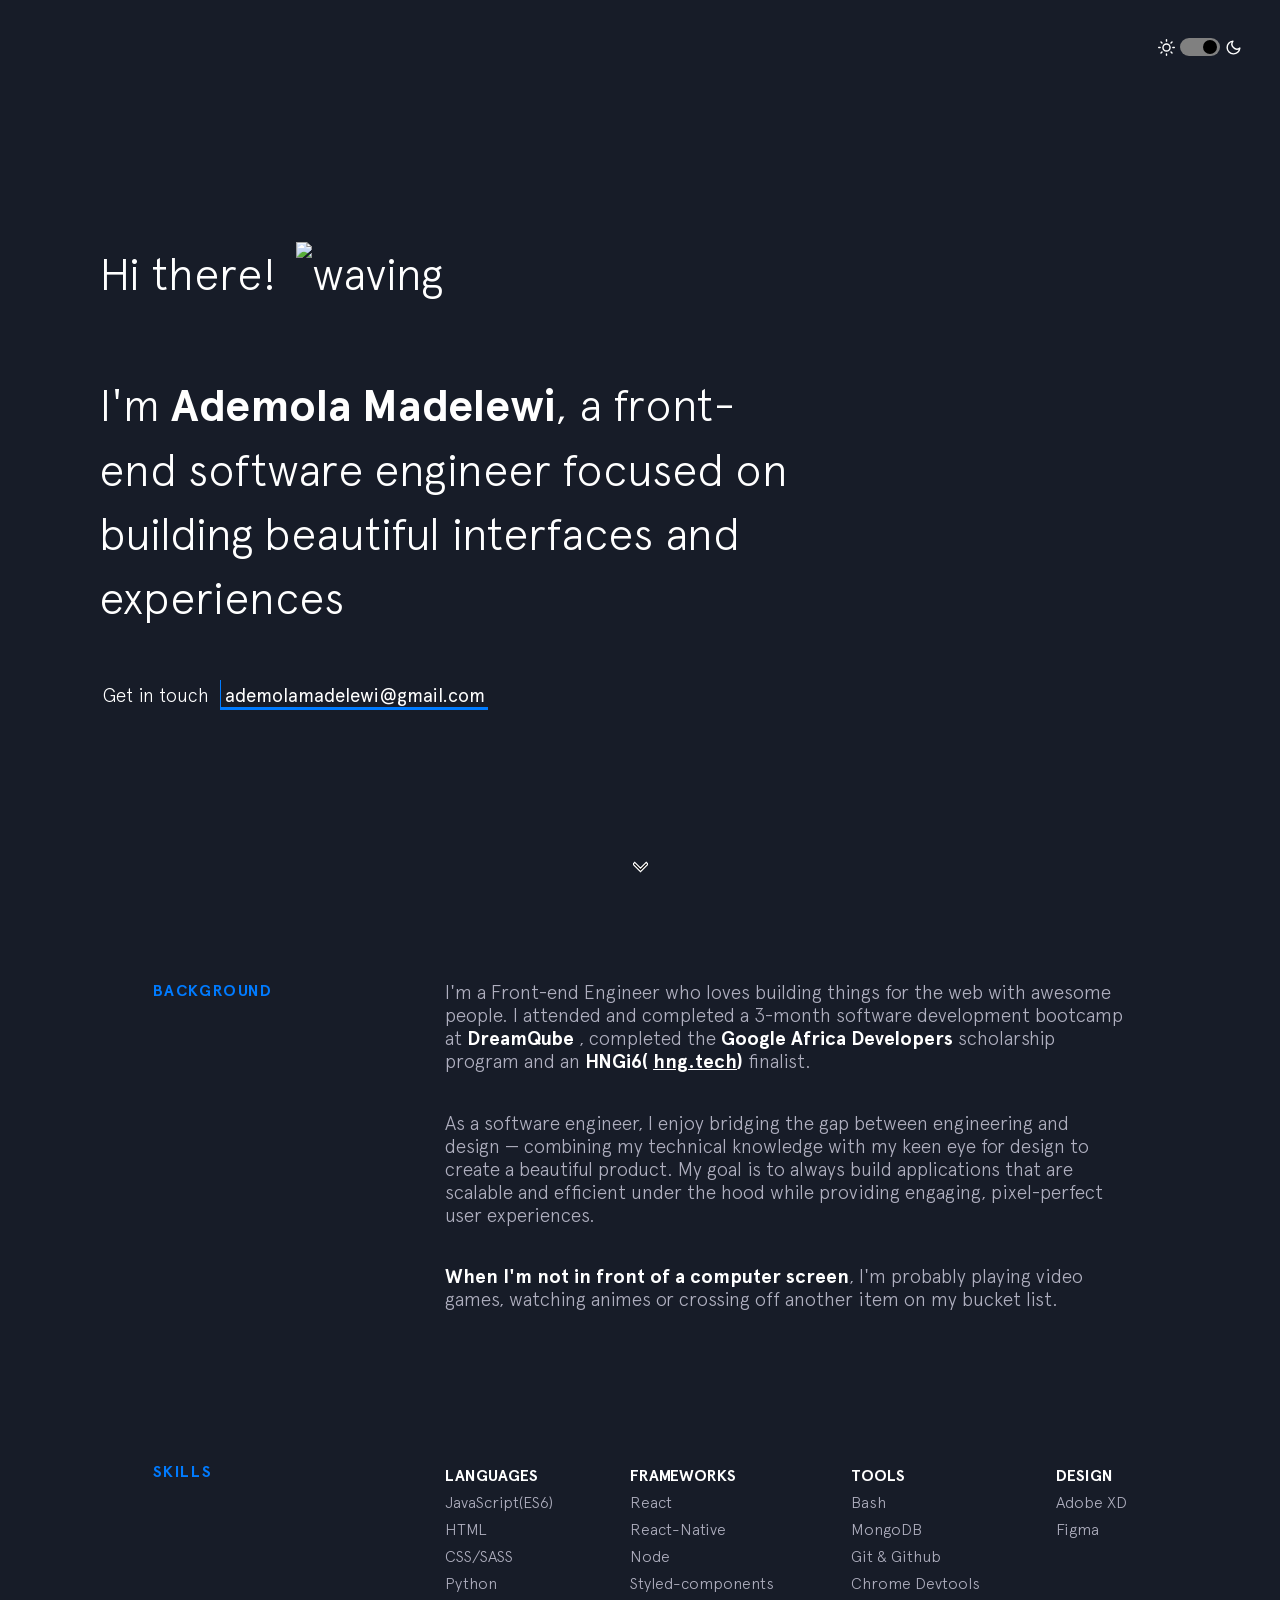
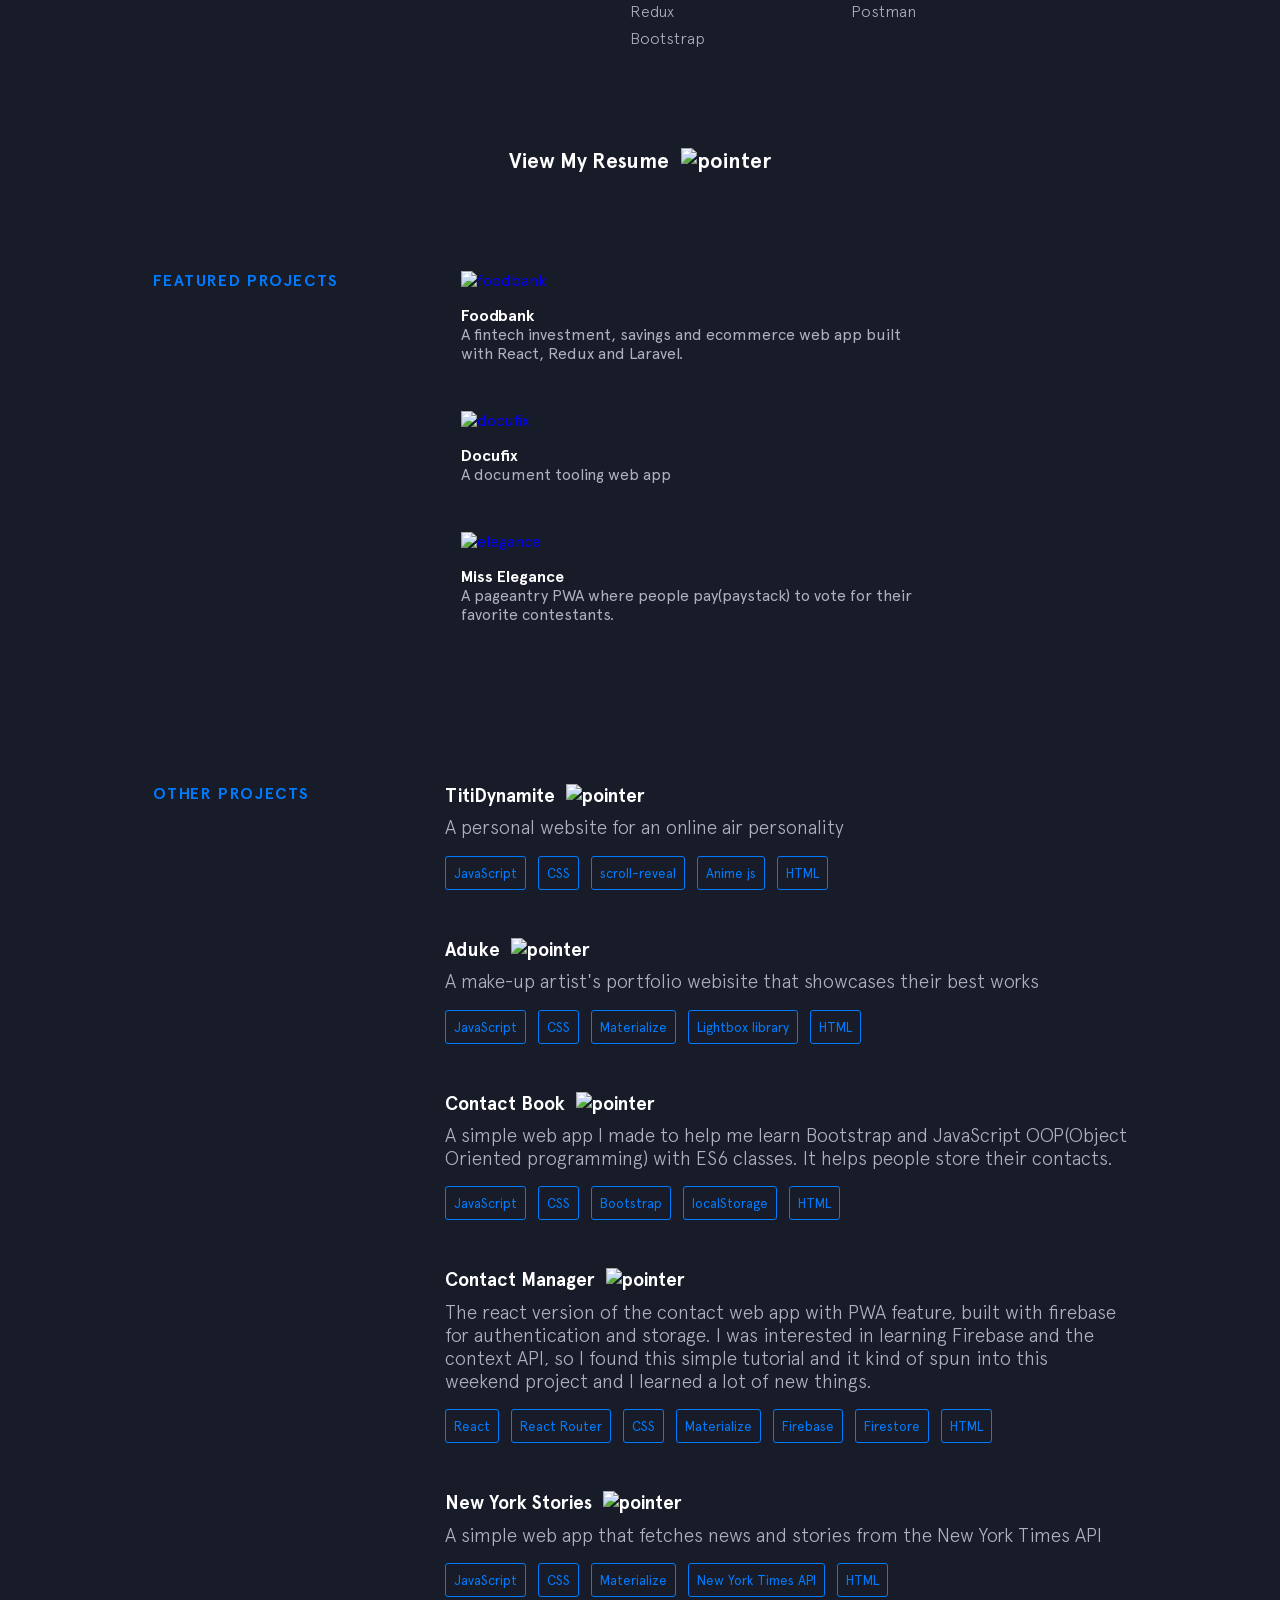
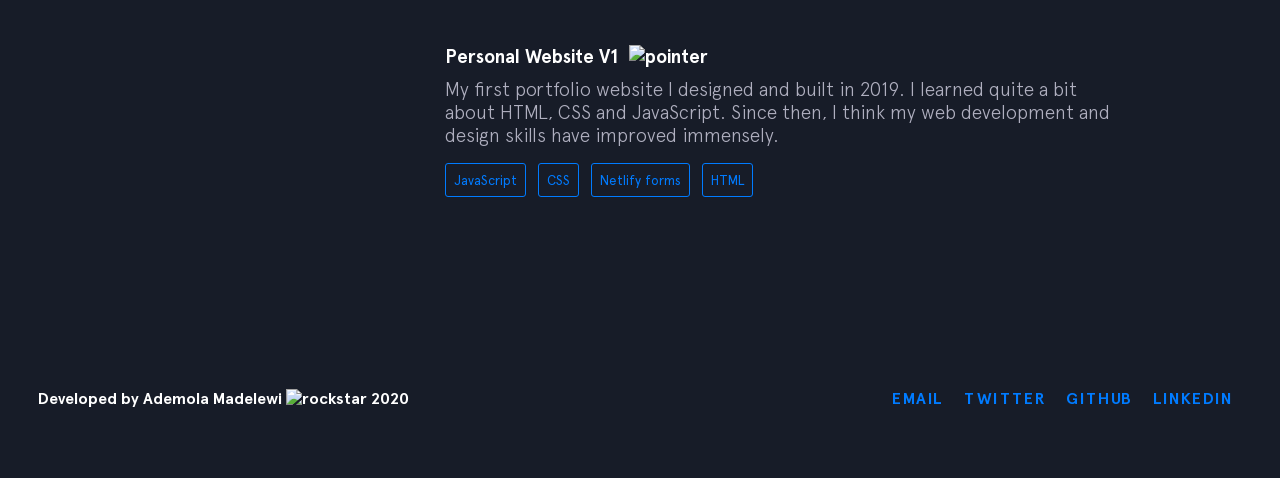
==== index.html @ 1049b175 "Merge branch 'master' of https://github.com/Ad3mola/my-portfolio" ====
<!DOCTYPE html>
<html lang="en">
  <head>
    <meta charset="UTF-8" />
    <meta name="viewport" content="width=device-width, initial-scale=1.0" />
    <link
      rel="apple-touch-icon"
      sizes="152x152"
      href="./icons/apple-touch-icon.png"
    />
    <link
      rel="icon"
      type="image/png"
      sizes="32x32"
      href="./icons/favicon-32x32.png"
    />
    <link
      rel="icon"
      type="image/png"
      sizes="16x16"
      href="./icons/favicon-16x16.png"
    />
    <link rel="manifest" href="/manifest.json" />
    <link
      rel="mask-icon"
      href="./icons/safari-pinned-tab.svg"
      color="#5bbad5"
    />
    <meta name="msapplication-TileColor" content="#da532c" />
    <meta name="theme-color" content="#171c28" />
    <meta
      name="description"
      content="Ademola Madelewi(Ad3mola) is a front-end software engineer focused on building beautiful interfaces and experiences"
    />

    <meta name="type" content="website" />
    <meta
      name="keywords"
      content="design,front-end react,development,front-end,front-end developer Nigeria, front end development Nigeria,web, Ad3mola, Ademola, Madelewi, javascript, Unilorin, PWA"
    />
     <meta name="author" content="Ademola Madelewi">
  <meta property="og:title" content="Ademola Madelewi: Front End Developer">
  <meta property="og:type" content="website">
  <meta property="og:site_name" content="Ademola Madelewi: Front End Developer">
  <meta property="og:url" content="https://ademolamadelewi.netlify.app/">
  <meta property="og:locale" content="en_US">
    <meta
      name="google-site-verification"
      content="INJLujB2juL0hGKrKOSdJMqz8eiH7vHPnT-PV4Sr0-0"
    />
    <!-- <link rel="preload" href="./font/apercu/Apercu-Light.woff2" as="style" />
    <link rel="preload" href="./font/apercu/Apercu-Bold.woff2" as="style" />
    <link rel="preload" href="./font/apercu/Apercu-Regular.woff2" as="style" /> -->
    <link
      href="https://fonts.googleapis.com/css2?family=Source+Sans+Pro:wght@200;300;400;600&display=swap"
      rel="preconnect"
      as="style"
    />
    <link rel="preconnect" href="./css/fonts.css" as="style" />
    <link rel="preconnect" href="./css/switch.css" as="style" />
    <link rel="stylesheet" href="./css/fonts.css" />
    <link rel="stylesheet" href="./css/switch.css" />

    <link
      href="https://fonts.googleapis.com/css2?family=Source+Sans+Pro:wght@200;300;400;600&display=swap"
      rel="stylesheet"
    />
    <link rel="stylesheet" href="./index.css" />
    <title>Ademola Madelewi</title>
  </head>
  <body class="night" id="body">
    <div class="switch-wrapper">
      <svg
        xmlns="http://www.w3.org/2000/svg"
        width="17"
        height="17"
        viewBox="0 0 24 24"
        fill="none"
        stroke=""
        stroke-width="2"
        stroke-linecap="round"
        stroke-linejoin="round"
      >
        <circle cx="12" cy="12" r="5" />
        <line x1="12" y1="1" x2="12" y2="3" />
        <line x1="12" y1="21" x2="12" y2="23" />
        <line x1="4.22" y1="4.22" x2="5.64" y2="5.64" />
        <line x1="18.36" y1="18.36" x2="19.78" y2="19.78" />
        <line x1="1" y1="12" x2="3" y2="12" />
        <line x1="21" y1="12" x2="23" y2="12" />
        <line x1="4.22" y1="19.78" x2="5.64" y2="18.36" />
        <line x1="18.36" y1="5.64" x2="19.78" y2="4.22" />
      </svg>
      <div class="toggle-switch">
        <input type="checkbox" id="switch" />
        <label for="switch"></label>
      </div>
      <svg
        xmlns="http://www.w3.org/2000/svg"
        width="17"
        height="17"
        viewBox="0 0 24 24"
        fill="none"
        stroke=""
        stroke-width="2"
        stroke-linecap="round"
        stroke-linejoin="round"
      >
        <path d="M21 12.79A9 9 0 1 1 11.21 3 7 7 0 0 0 21 12.79z" />
      </svg>
    </div>
    <main class="main">
      <div class="introduction">
        <h1 class="intro_hi">
          Hi there!
          <img
            src="https://res.cloudinary.com/ademolamadelewi/image/upload/c_scale,f_auto,h_94,q_auto/v1594090109/new-portfolio-images/wave_ujrscm.png"
            alt="waving"
            class="emoji wave"
          />
        </h1>
        <h2 class="intro-tagline">
          I'm <span class="name">Ademola Madelewi</span>, a front-end software
          engineer focused on building beautiful interfaces and experiences
        </h2>
        <h3 class="intro-contact">
          <span> Get in touch</span>
          <!-- <img
            src="https://res.cloudinary.com/ademolamadelewi/image/upload/c_scale,f_auto,h_84,q_auto/v1594093496/new-portfolio-images/pointright_gvjc1e.png"
            alt="pointright"
            class="emoji"
          /> -->
          <a href="mailto:ademolamadelewi@gmail.com" class="contact-email">
            ademolamadelewi@gmail.com
          </a>
        </h3>
        <div class="down-button" id="downButton">
          <a href="#background">
            <svg
              width="15"
              height="12"
              viewBox="0 0 12 9"
              fill="none"
              xmlns="http://www.w3.org/2000/svg"
            >
              <path
                d="M1.41 0.839844L6 5.41984L10.59 0.839844L12 2.24984L6 8.24984L0 2.24984L1.41 0.839844Z"
                fill="black"
                fill-opacity="0.87"
              />
            </svg>
          </a>
        </div>
      </div>

      <div class="background" id="background">
        <h4>Background</h4>
        <div>
          <p class="night-paragraph">
            I'm a Front-end Engineer who loves building things for the web with
            awesome people. I attended and completed a 3-month software
            development bootcamp at <span class="important">DreamQube</span> ,
            completed the
            <span class="important">Google Africa Developers</span> scholarship
            program and an
            <span class="important"
              >HNGi6( <a href="https://hng.tech/">hng.tech</a>)</span
            >
            finalist.
          </p>
          <p class="night-paragraph">
            As a software engineer, I enjoy bridging the gap between engineering
            and design — combining my technical knowledge with my keen eye for
            design to create a beautiful product. My goal is to always build
            applications that are scalable and efficient under the hood while
            providing engaging, pixel-perfect user experiences.
          </p>
          <p class="night-paragraph">
            <span class="important">
              When I'm not in front of a computer screen</span
            >, I'm probably playing video games, watching animes or crossing off
            another item on my bucket list.
          </p>
        </div>
      </div>
      <div class="skills">
        <h4>skills</h4>
        <div class="skills-list">
          <ul>
            <li><span class="important">LANGUAGES</span></li>

            <li>JavaScript(ES6)</li>
            <li>HTML</li>
            <li>CSS/SASS</li>
            <li>Python</li>
          </ul>
          <ul>
            <li><span class="important">FRAMEWORKS</span></li>

            <li>React</li>
            <li>React-Native</li>
            <li>Node</li>
            <li>Styled-components</li>
            <li>Redux</li>
            <li>Bootstrap</li>
          </ul>
          <ul>
            <li><span class="important">TOOLS</span></li>

            <li>Bash</li>
            <li>MongoDB</li>
            <li>Git & Github</li>
            <li>Chrome Devtools</li>
            <li>Postman</li>
          </ul>
          <ul>
            <li><span class="important">DESIGN</span></li>

            <li>Adobe XD</li>
            <li>Figma</li>
          </ul>
        </div>
      </div>
      <h3 class="important resume">
        <a href="Ademola_Madelewi_Resume.pdf" target="_blank">
          View My Resume
          <img
            src="https://res.cloudinary.com/ademolamadelewi/image/upload/f_auto,q_auto/v1594172097/new-portfolio-images/arrow_n1cxbt.png"
            alt="pointer"
            class="arrow"
        /></a>
      </h3>
      <div class="skills">
        <h4>Featured Projects</h4>
        <div class="">
          <div class="each-project">
            <a href="https://fbdashboard.netlify.app/">
              <img
                src="https://res.cloudinary.com/ademolamadelewi/image/upload/c_scale,f_auto,h_325,q_auto/v1594293164/new-portfolio-images/foodbank_u4kkcw.png"
                alt="foodbank"
                width="100%"
              />
              <div class="important">Foodbank</div>
            </a>
            <p class="night-paragraph">
              A fintech investment, savings and ecommerce web app built with
              React, Redux and Laravel.
            </p>
          </div>
          <div class="each-project">
            <a href="https://docufix.com.ng">
              <img
                src="https://res.cloudinary.com/ademolamadelewi/image/upload/c_scale,f_auto,h_267,q_auto/v1594293143/new-portfolio-images/docufix_lbujo3.png"
                alt="docufix"
                width="100%"
              />
              <div class="important">Docufix</div>
            </a>
            <p class="night-paragraph">
              A document tooling web app
            </p>
          </div>
          <div class="each-project">
            <a href="https://misselegancenigeria.com">
              <img
                src="https://res.cloudinary.com/ademolamadelewi/image/upload/c_scale,f_auto,h_239,q_auto/v1594293153/new-portfolio-images/elegance_mfq0ap.png"
                alt="elegance"
                width="100%"
              />
              <div class="important">Miss Elegance</div>
            </a>
            <p class="night-paragraph">
              A pageantry PWA where people pay(paystack) to vote for their favorite
              contestants.
            </p>
          </div>
        </div>
      </div>
      <div class="other-projects">
        <h4>other projects</h4>
        <div class="other-projects-list">
          <div class="individual-project">
            <h3 class="important project-links">
              <a href="https://titidynamite2.netlify.app/">
                TitiDynamite
                <img
                  src="https://res.cloudinary.com/ademolamadelewi/image/upload/f_auto,q_auto/v1594172097/new-portfolio-images/arrow_n1cxbt.png"
                  alt="pointer"
                  class="arrow"
              /></a>
            </h3>
            <p class="night-paragraph">
             A personal website for an online air personality
            </p>
            <div class="stacks">
              <small>JavaScript</small>
              <small>CSS</small>
              <small>scroll-reveal</small>
              <small>Anime js</small>
              <small>HTML</small>
            </div>
          </div>
          <div class="individual-project">
            <h3 class="important project-links">
              <a href="https://aduke.netlify.app/">
                Aduke
                <img
                  src="https://res.cloudinary.com/ademolamadelewi/image/upload/f_auto,q_auto/v1594172097/new-portfolio-images/arrow_n1cxbt.png"
                  alt="pointer"
                  class="arrow"
              /></a>
            </h3>
            <p class="night-paragraph">
              A make-up artist's portfolio webisite that showcases their best
              works
            </p>
            <div class="stacks">
              <small>JavaScript</small>
              <small>CSS</small>
              <small>Materialize</small>
              <small>Lightbox library</small>
              <small>HTML</small>
            </div>
          </div>
          <div class="individual-project">
            <h3 class="important project-links">
              <a href="https://contactapp.netlify.app/#">
                Contact Book
                <img
                  src="https://res.cloudinary.com/ademolamadelewi/image/upload/f_auto,q_auto/v1594172097/new-portfolio-images/arrow_n1cxbt.png"
                  alt="pointer"
                  class="arrow"
              /></a>
            </h3>
            <p class="night-paragraph">
              A simple web app I made to help me learn Bootstrap and JavaScript
              OOP(Object Oriented programming) with ES6 classes. It helps people
              store their contacts.
            </p>
            <div class="stacks">
              <small>JavaScript</small>
              <small>CSS</small>
              <small>Bootstrap</small>
              <small>localStorage</small>
              <small>HTML</small>
            </div>
          </div>
          <div class="individual-project">
            <h3 class="important project-links">
              <a href="https://react-contact-manager-c99ea.firebaseapp.com/">
                Contact Manager
                <img
                  src="https://res.cloudinary.com/ademolamadelewi/image/upload/f_auto,q_auto/v1594172097/new-portfolio-images/arrow_n1cxbt.png"
                  alt="pointer"
                  class="arrow"
              /></a>
            </h3>
            <p class="night-paragraph">
              The react version of the contact web app with PWA feature, built
              with firebase for authentication and storage. I was interested in
              learning Firebase and the context API, so I found this simple
              tutorial and it kind of spun into this weekend project and I
              learned a lot of new things.
            </p>
            <div class="stacks">
              <small>React</small>
              <small>React Router</small>
              <small>CSS</small>
              <small>Materialize</small>
              <small>Firebase</small>
              <small>Firestore</small>
              <small>HTML</small>
            </div>
          </div>
          <div class="individual-project">
            <h3 class="important project-links">
              <a href="https://newyorkstories.netlify.app/" >
                New York Stories
                <img
                  src="https://res.cloudinary.com/ademolamadelewi/image/upload/f_auto,q_auto/v1594172097/new-portfolio-images/arrow_n1cxbt.png"
                  alt="pointer"
                  class="arrow"
              /></a>
            </h3>
            <p class="night-paragraph">
              A simple web app that fetches news and stories from the New York
              Times API
            </p>
            <div class="stacks">
              <small>JavaScript</small>
              <small>CSS</small>
              <small>Materialize</small>
              <small>New York Times API</small>
              <small>HTML</small>
            </div>
          </div>
          <div class="individual-project">
            <h3 class="important project-links">
              <a href="https://ademolamadelewi1.netlify.app/index.html">
                Personal Website V1
                <img
                  src="https://res.cloudinary.com/ademolamadelewi/image/upload/f_auto,q_auto/v1594172097/new-portfolio-images/arrow_n1cxbt.png"
                  alt="pointer"
                  class="arrow"
              /></a>
            </h3>
            <p class="night-paragraph">
              My first portfolio website I designed and built in 2019. I learned
              quite a bit about HTML, CSS and JavaScript. Since then, I think my
              web development and design skills have improved immensely.
            </p>
            <div class="stacks">
              <small>JavaScript</small>
              <small>CSS</small>
              <small>Netlify forms</small>
              <small>HTML</small>
            </div>
          </div>
        </div>
      </div>
    </main>
    <footer>
      <div class="developed-by">
        <div class="important copyright">
          Developed by Ademola Madelewi
          <img
            src="https://res.cloudinary.com/ademolamadelewi/image/upload/c_scale,f_auto,h_65,q_auto/v1594185510/new-portfolio-images/rockon_l0zzpe.png"
            alt="rockstar"
            class="rockstar"
          />
          2020
        </div>
      </div>
      <div class="socials">
        <a href="mailto:ademolamadelewi@gmail.com">
          <span class="text">email</span>
          <img
            class="emoji"
            src="https://res.cloudinary.com/ademolamadelewi/image/upload/c_scale,f_auto,h_275,q_auto/v1594185528/new-portfolio-images/email_pcqkgf.svg"
            alt="email"
          />
        </a>
        <a href="https://twitter.com/Adem0la_jr"
          ><span class="text">twitter</span
          ><img
            class="emoji"
            src="https://res.cloudinary.com/ademolamadelewi/image/upload/c_scale,f_auto,h_168,q_auto/v1594185529/new-portfolio-images/twitter_mleuha.svg"
            alt="twitter"
          />
        </a>
        <a href="https://github.com/Ad3mola"
          ><span class="text">github</span
          ><img
            class="emoji"
            src="https://res.cloudinary.com/ademolamadelewi/image/upload/c_scale,f_auto,h_119,q_auto/v1594185528/new-portfolio-images/github_ez2fhv.svg"
            alt="github"
          />
        </a>
        <a href="https://www.linkedin.com/in/ademola-madelewi-9441a8102/"
          ><span class="text">linkedin</span
          ><img
            class="emoji"
            src="https://res.cloudinary.com/ademolamadelewi/image/upload/c_scale,f_auto,h_130,q_auto/v1594185529/new-portfolio-images/linkedin_b1pfxg.svg"
            alt="linkedin"
          />
        </a>
      </div>
    </footer>
    <div id="myBtn" title="Go to top">
      <img
        src="https://res.cloudinary.com/ademolamadelewi/image/upload/c_scale,f_auto,h_90,q_auto/v1594090207/new-portfolio-images/pointing-up_zghubw.png"
        class="emoji"
        alt="top"
      />
    </div>
    <script src="https://unpkg.com/scrollreveal"></script>
    <script src="./js/toggle.js"></script>
    <script src="./js/app.js"></script>

    <!-- <script
      defer
      src="https://www.googletagmanager.com/gtag/js?id=UA-172306140-1"
    ></script> -->
    <!-- <script defer>
      window.dataLayer = window.dataLayer || [];
      function gtag() {
        dataLayer.push(arguments);
      }
      gtag("js", new Date());

      gtag("config", "UA-172306140-1");
    </script> -->
  </body>
</html>
---- css/fonts.css ----
@font-face {
  font-family: "Apercu";
  src: url("../font/apercu/Apercu-Light.eot");
  src: url("../font/apercu/Apercu-Light.eot?#iefix") format("embedded-opentype"),
    url("../font/apercu/Apercu-Light.woff2") format("woff2"),
    url("../font/apercu/Apercu-Light.woff") format("woff"),
    url("../font/apercu/Apercu-Light.ttf") format("truetype"),
    url("../font/apercu/Apercu-Light.svg#Apercu-Light") format("svg");
  font-weight: 300;
  font-style: normal;
}

@font-face {
  font-family: "Apercu";
  src: url("../font/apercu/Apercu-LightItalic.eot");
  src: url("../font/apercu/Apercu-LightItalic.eot?#iefix")
      format("embedded-opentype"),
    url("../font/apercu/Apercu-LightItalic.woff2") format("woff2"),
    url("../font/apercu/Apercu-LightItalic.woff") format("woff"),
    url("../font/apercu/Apercu-LightItalic.ttf") format("truetype"),
    url("../font/apercu/Apercu-LightItalic.svg#Apercu-LightItalic")
      format("svg");
  font-weight: 300;
  font-style: italic;
}

@font-face {
  font-family: "Apercu";
  src: url("../font/apercu/Apercu-Regular.eot");
  src: url("../font/apercu/Apercu-Regular.eot?#iefix")
      format("embedded-opentype"),
    url("../font/apercu/Apercu-Regular.woff2") format("woff2"),
    url("../font/apercu/Apercu-Regular.woff") format("woff"),
    url("../font/apercu/Apercu-Regular.ttf") format("truetype"),
    url("../font/apercu/Apercu-Regular.svg#Apercu-Regular") format("svg");
  font-weight: 400;
  font-style: normal;
}

@font-face {
  font-family: "Apercu";
  src: url("../font/apercu/Apercu-Italic.eot");
  src: url("../font/apercu/Apercu-Italic.eot?#iefix")
      format("embedded-opentype"),
    url("../font/apercu/Apercu-Italic.woff2") format("woff2"),
    url("../font/apercu/Apercu-Italic.woff") format("woff"),
    url("../font/apercu/Apercu-Italic.ttf") format("truetype"),
    url("../font/apercu/Apercu-Italic.svg#Apercu-Italic") format("svg");
  font-weight: 400;
  font-style: italic;
}

@font-face {
  font-family: "Apercu";
  src: url("../font/apercu/Apercu-Medium.eot");
  src: url("../font/apercu/Apercu-Medium.eot?#iefix")
      format("embedded-opentype"),
    url("../font/apercu/Apercu-Medium.woff2") format("woff2"),
    url("../font/apercu/Apercu-Medium.woff") format("woff"),
    url("../font/apercu/Apercu-Medium.ttf") format("truetype"),
    url("../font/apercu/Apercu-Medium.svg#Apercu-Medium") format("svg");
  font-weight: 500;
  font-style: normal;
}

@font-face {
  font-family: "Apercu";
  src: url("../font/apercu/Apercu-MediumItalic.eot");
  src: url("../font/apercu/Apercu-MediumItalic.eot?#iefix")
      format("embedded-opentype"),
    url("../font/apercu/Apercu-MediumItalic.woff2") format("woff2"),
    url("../font/apercu/Apercu-MediumItalic.woff") format("woff"),
    url("../font/apercu/Apercu-MediumItalic.ttf") format("truetype"),
    url("../font/apercu/Apercu-MediumItalic.svg#Apercu-MediumItalic")
      format("svg");
  font-weight: 500;
  font-style: italic;
}

@font-face {
  font-family: "Apercu";
  src: url("../font/apercu/Apercu-Bold.eot");
  src: url("../font/apercu/Apercu-Bold.eot?#iefix") format("embedded-opentype"),
    url("../font/apercu/Apercu-Bold.woff2") format("woff2"),
    url("../font/apercu/Apercu-Bold.woff") format("woff"),
    url("../font/apercu/Apercu-Bold.ttf") format("truetype"),
    url("../font/apercu/Apercu-Bold.svg#Apercu-Bold") format("svg");
  font-weight: 700;
  font-style: normal;
}

@font-face {
  font-family: "Apercu";
  src: url("../font/apercu/Apercu-BoldItalic.eot");
  src: url("../font/apercu/Apercu-BoldItalic.eot?#iefix")
      format("embedded-opentype"),
    url("../font/apercu/Apercu-BoldItalic.woff2") format("woff2"),
    url("../font/apercu/Apercu-BoldItalic.woff") format("woff"),
    url("../font/apercu/Apercu-BoldItalic.ttf") format("truetype"),
    url("../font/apercu/Apercu-BoldItalic.svg#Apercu-BoldItalic") format("svg");
  font-weight: 700;
  font-style: italic;
}
---- css/switch.css ----
.switch-wrapper {
  display: flex;
  align-items: center;
  justify-content: flex-end;
}
.toggle-switch input {
  display: none;
}
.toggle-switch label {
  display: block;
  width: 40px;
  height: 18px;
  background-color: gray;
  border-radius: 20px;
  position: relative;
  cursor: pointer;
  margin: 0 0.3em;
  transition: all 0.5s ease-in-out;
}
.toggle-switch label:after {
  content: "";
  position: absolute;
  width: 14px;
  height: 14px;
  background-color: black;
  top: 2px;
  right: 3px;
  border-radius: 100%;
  transition: all 0.5s linear;
}
/* .day .toggle-switch label:after {
    left: 3px;
  } */
input:checked + label {
  background-color: rgb(184, 247, 184);
  transition: all 0.5s ease-in-out;
}
input:checked + label:after {
  left: 3px;
  transition: all 0.5s linear;
}
---- css/fonts.css ----
@font-face {
  font-family: "Apercu";
  src: url("../font/apercu/Apercu-Light.eot");
  src: url("../font/apercu/Apercu-Light.eot?#iefix") format("embedded-opentype"),
    url("../font/apercu/Apercu-Light.woff2") format("woff2"),
    url("../font/apercu/Apercu-Light.woff") format("woff"),
    url("../font/apercu/Apercu-Light.ttf") format("truetype"),
    url("../font/apercu/Apercu-Light.svg#Apercu-Light") format("svg");
  font-weight: 300;
  font-style: normal;
}

@font-face {
  font-family: "Apercu";
  src: url("../font/apercu/Apercu-LightItalic.eot");
  src: url("../font/apercu/Apercu-LightItalic.eot?#iefix")
      format("embedded-opentype"),
    url("../font/apercu/Apercu-LightItalic.woff2") format("woff2"),
    url("../font/apercu/Apercu-LightItalic.woff") format("woff"),
    url("../font/apercu/Apercu-LightItalic.ttf") format("truetype"),
    url("../font/apercu/Apercu-LightItalic.svg#Apercu-LightItalic")
      format("svg");
  font-weight: 300;
  font-style: italic;
}

@font-face {
  font-family: "Apercu";
  src: url("../font/apercu/Apercu-Regular.eot");
  src: url("../font/apercu/Apercu-Regular.eot?#iefix")
      format("embedded-opentype"),
    url("../font/apercu/Apercu-Regular.woff2") format("woff2"),
    url("../font/apercu/Apercu-Regular.woff") format("woff"),
    url("../font/apercu/Apercu-Regular.ttf") format("truetype"),
    url("../font/apercu/Apercu-Regular.svg#Apercu-Regular") format("svg");
  font-weight: 400;
  font-style: normal;
}

@font-face {
  font-family: "Apercu";
  src: url("../font/apercu/Apercu-Italic.eot");
  src: url("../font/apercu/Apercu-Italic.eot?#iefix")
      format("embedded-opentype"),
    url("../font/apercu/Apercu-Italic.woff2") format("woff2"),
    url("../font/apercu/Apercu-Italic.woff") format("woff"),
    url("../font/apercu/Apercu-Italic.ttf") format("truetype"),
    url("../font/apercu/Apercu-Italic.svg#Apercu-Italic") format("svg");
  font-weight: 400;
  font-style: italic;
}

@font-face {
  font-family: "Apercu";
  src: url("../font/apercu/Apercu-Medium.eot");
  src: url("../font/apercu/Apercu-Medium.eot?#iefix")
      format("embedded-opentype"),
    url("../font/apercu/Apercu-Medium.woff2") format("woff2"),
    url("../font/apercu/Apercu-Medium.woff") format("woff"),
    url("../font/apercu/Apercu-Medium.ttf") format("truetype"),
    url("../font/apercu/Apercu-Medium.svg#Apercu-Medium") format("svg");
  font-weight: 500;
  font-style: normal;
}

@font-face {
  font-family: "Apercu";
  src: url("../font/apercu/Apercu-MediumItalic.eot");
  src: url("../font/apercu/Apercu-MediumItalic.eot?#iefix")
      format("embedded-opentype"),
    url("../font/apercu/Apercu-MediumItalic.woff2") format("woff2"),
    url("../font/apercu/Apercu-MediumItalic.woff") format("woff"),
    url("../font/apercu/Apercu-MediumItalic.ttf") format("truetype"),
    url("../font/apercu/Apercu-MediumItalic.svg#Apercu-MediumItalic")
      format("svg");
  font-weight: 500;
  font-style: italic;
}

@font-face {
  font-family: "Apercu";
  src: url("../font/apercu/Apercu-Bold.eot");
  src: url("../font/apercu/Apercu-Bold.eot?#iefix") format("embedded-opentype"),
    url("../font/apercu/Apercu-Bold.woff2") format("woff2"),
    url("../font/apercu/Apercu-Bold.woff") format("woff"),
    url("../font/apercu/Apercu-Bold.ttf") format("truetype"),
    url("../font/apercu/Apercu-Bold.svg#Apercu-Bold") format("svg");
  font-weight: 700;
  font-style: normal;
}

@font-face {
  font-family: "Apercu";
  src: url("../font/apercu/Apercu-BoldItalic.eot");
  src: url("../font/apercu/Apercu-BoldItalic.eot?#iefix")
      format("embedded-opentype"),
    url("../font/apercu/Apercu-BoldItalic.woff2") format("woff2"),
    url("../font/apercu/Apercu-BoldItalic.woff") format("woff"),
    url("../font/apercu/Apercu-BoldItalic.ttf") format("truetype"),
    url("../font/apercu/Apercu-BoldItalic.svg#Apercu-BoldItalic") format("svg");
  font-weight: 700;
  font-style: italic;
}
---- css/switch.css ----
.switch-wrapper {
  display: flex;
  align-items: center;
  justify-content: flex-end;
}
.toggle-switch input {
  display: none;
}
.toggle-switch label {
  display: block;
  width: 40px;
  height: 18px;
  background-color: gray;
  border-radius: 20px;
  position: relative;
  cursor: pointer;
  margin: 0 0.3em;
  transition: all 0.5s ease-in-out;
}
.toggle-switch label:after {
  content: "";
  position: absolute;
  width: 14px;
  height: 14px;
  background-color: black;
  top: 2px;
  right: 3px;
  border-radius: 100%;
  transition: all 0.5s linear;
}
/* .day .toggle-switch label:after {
    left: 3px;
  } */
input:checked + label {
  background-color: rgb(184, 247, 184);
  transition: all 0.5s ease-in-out;
}
input:checked + label:after {
  left: 3px;
  transition: all 0.5s linear;
}
---- index.css ----
* {
  box-sizing: border-box;
  padding: 0;
  margin: 0;
}
a {
  text-decoration: none;
}
html {
  scroll-behavior: smooth;
}
body {
  font-family: Apercu, sans-serif;
  padding: 3%;
}
.main {
  max-width: 100%;
  width: 90%;
  margin: 3em auto;
}
.night {
  background-color: #171c28;
  color: #fff;
  transition: all 0.4s ease-in-out;
}
.day {
  background-color: #fff;
  color: #444452;
  transition: all 0.4s ease-in-out;
}
.day svg {
  stroke: #000;
}
.night svg {
  stroke: #fff;
}
.introduction {
  max-width: 700px;
  height: 85vh;
  line-height: 4rem;
  display: flex;
  flex-direction: column;
  justify-content: center;
}
.intro_hi,
.intro-tagline {
  font-weight: 300;
  font-size: 2.8rem;
}
.intro-tagline {
  margin-top: 1.5em;
  font-size: 2.8rem;
}
.intro-contact {
  font-weight: 300;
  margin-top: 1.5em;
  padding: 0.3rem;
}
.intro-contact img {
  margin-bottom: -0.4rem;
  padding-left: 0.2rem;
}
.contact-email {
  color: #fff;
  text-decoration: none;
  font-weight: 400;
  box-shadow: inset 0 -3px 0 #007bff;
  padding: 0.2em;
  margin-left: 0.3em;
  border-left: 1px solid #007bff;
  transition: all 0.3s ease-in-out;
}
.contact-email:hover {
  box-shadow: inset 0 -100px 0 #007bff;
}
.name {
  font-weight: 700;
}
.emoji {
  width: 30px;
  height: 30px;
  margin: 0 0.5rem;
}
.background,
.skills,
.other-projects {
  display: flex;
  margin: 7em auto;
  width: 90%;
  justify-content: space-between;
}
.skills {
  margin: 6em auto;
}
.other-projects-list {
  width: 70%;
}
.background div,
.skills-list,
.each-project {
  width: 70%;
}
.background h4,
.skills h4,
.other-projects h4 {
  text-transform: uppercase;
  color: #007bff;
  letter-spacing: 0.1rem;
  min-width: 10%;
}
.background p,
.other-projects p {
  font-weight: 300;
  font-size: 1.2rem;
  margin: 2em 0;
}
.other-projects p {
  margin: 0.5em 0;
}
.background p:first-child {
  margin: 0;
}
.night-paragraph {
  color: #afafbf;
}
.important {
  font-weight: 700;
  color: #fff;
}
.important a {
  color: #fff;
}
.skills ul {
  list-style-type: none;
  font-weight: 300;
  color: #afafbf;
}
.skills ul li {
  line-height: 1.7em;
}
@keyframes wave {
  from {
    transform: none;
  }
  15% {
    transform: translate3d(-20%, 0, 0) rotate3d(0, 0, 1, -10deg);
  }
  30% {
    transform: translate3d(10%, 0, 0) rotate3d(0, 0, 1, 7deg);
  }
  45% {
    transform: translate3d(-15%, 0, 0) rotate3d(0, 0, 1, -10deg);
  }
  60% {
    transform: translate3d(10%, 0, 0) rotate3d(0, 0, 1, 5deg);
  }
  75% {
    transform: translate3d(-5%, 0, 0) rotate3d(0, 0, 1, -2deg);
  }
  to {
    transform: none;
  }
}
.wave {
  animation: wave 1s ease;
}
.skills-list {
  display: flex;
  justify-content: space-between;
}
.resume {
  font-size: 1.3rem;
  text-align: center;
}
.arrow {
  width: 20px;
  height: 18px;
  margin-left: 0.3em;
  margin-bottom: -0.1em;
  transition: all 0.1s linear;
}
.resume a:hover > .arrow,
.project-links a:hover > .arrow {
  transform: translateX(30%);
}
small {
  display: inline-block;
  margin-right: 0.6em;
  margin-top: 0.5em;
  padding: 0.6em;
  text-align: center;
  border: 1px solid rgb(0, 123, 255);
  color: rgb(0, 123, 255);
  border-radius: 3px;
}
footer {
  display: flex;
  justify-content: space-between;
  padding: 2em 0;
}
.socials .text {
  text-transform: uppercase;
  color: #007bff;
  letter-spacing: 0.1rem;
  font-weight: 700;
  transition: all 0.3s ease;
  padding-bottom: 0.2em;
}
.socials a:hover > .text {
  border-bottom: 2px solid #007bff;
}
.socials a {
  margin: 0 0.5em;
}
.rockstar {
  width: 17px;
  height: 17px;
}
.socials .emoji {
  display: none;
  transition: all 0.2s ease;
}
#myBtn {
  position: fixed;
  bottom: 20px;
  right: 5px;
  cursor: pointer;
}
.individual-project {
  margin-bottom: 3em;
}
.day .contact-email,
.day .night-paragraph,
.day .important,
.day a,
.day .project-links a,
.day .resume a,
.day li {
  color: #444452;
  transition: all 0.3s ease-in-out;
}
.background a {
  text-decoration: underline;
}
.each-project {
  margin-bottom: 3em;
}
.each-project img {
  margin-bottom: 1em;
}

@keyframes downButton {
  0% {
    transform: translateY(-5%);
  }

  50% {
    transform: translateY(5%);
  }

  100% {
    transform: translateY(-5%);
  }
}
.down-button {
  position: absolute;
  right: 0;
  bottom: 0;
  text-align: center;
  width: 100%;
  animation: downButton 2s ease infinite;
}
.down-button a {
  padding: 0.5em;
}
@media (max-width: 768.98px) {
  .intro-tagline,
  .intro_hi {
    font-size: 2.1rem;
  }
  .intro-tagline {
    margin: 5em 0;
  }
  .introduction {
    line-height: 2.5rem;
  }
  .background,
  .skills,
  .other-projects {
    flex-direction: column;
  }
  .background p,
  .skills-list ul,
  .background p:first-child {
    margin-top: 1.5em;
  }
  .background p,
  .background p:first-child,
  .important,
  .skills ul li,
  .other-projects p {
    font-size: 0.9rem;
  }
  .skills-list,
  .each-project {
    font-size: 0.9rem;
    flex-wrap: wrap;
    justify-content: space-between;
  }
  .background div,
  .skills-list,
  .each-project {
    width: 90%;
    margin-left: auto;
  }
  .other-projects-list {
    margin: 1em 0;
    width: 90%;
    margin-left: auto;
  }
  .socials .text {
    display: none;
    transition: all 0.2s ease;
  }
  .socials .emoji {
    display: inline-block;
    transition: all 0.2s ease;
    width: 20px;
    height: 20px;
  }
  .each-project {
    margin-top: 1.5em;
  }
}
@media (max-width: 576px) {
  .intro-tagline,
  .intro_hi {
    font-size: 1.5rem;
  }
  .intro-tagline {
    margin: 3em 0;
  }
  .skills-list ul {
    width: 40%;
  }
  .arrow {
    margin-bottom: -0.1em;
    width: 12px;
    height: 12px;
  }
  small {
    padding: 0.2em 0.3em;
  }
  footer {
    flex-direction: column;
    text-align: center;
  }
  .copyright {
    font-size: 1rem;
  }
  .socials {
    margin: 1.3em 0;
  }
  .contact-email {
    margin-left: 0;
  }
}
@media (max-width: 320px) {
  .introduction {
    height: 70vh;
    max-width: 400px;
  }
  .intro-tagline,
  .intro-contact {
    margin-top: 1em;
  }
  .intro-tagline,
  .intro_hi {
    font-size: 1.4rem;
  }
  small {
    padding: 0.2em 0.3em;
  }
}
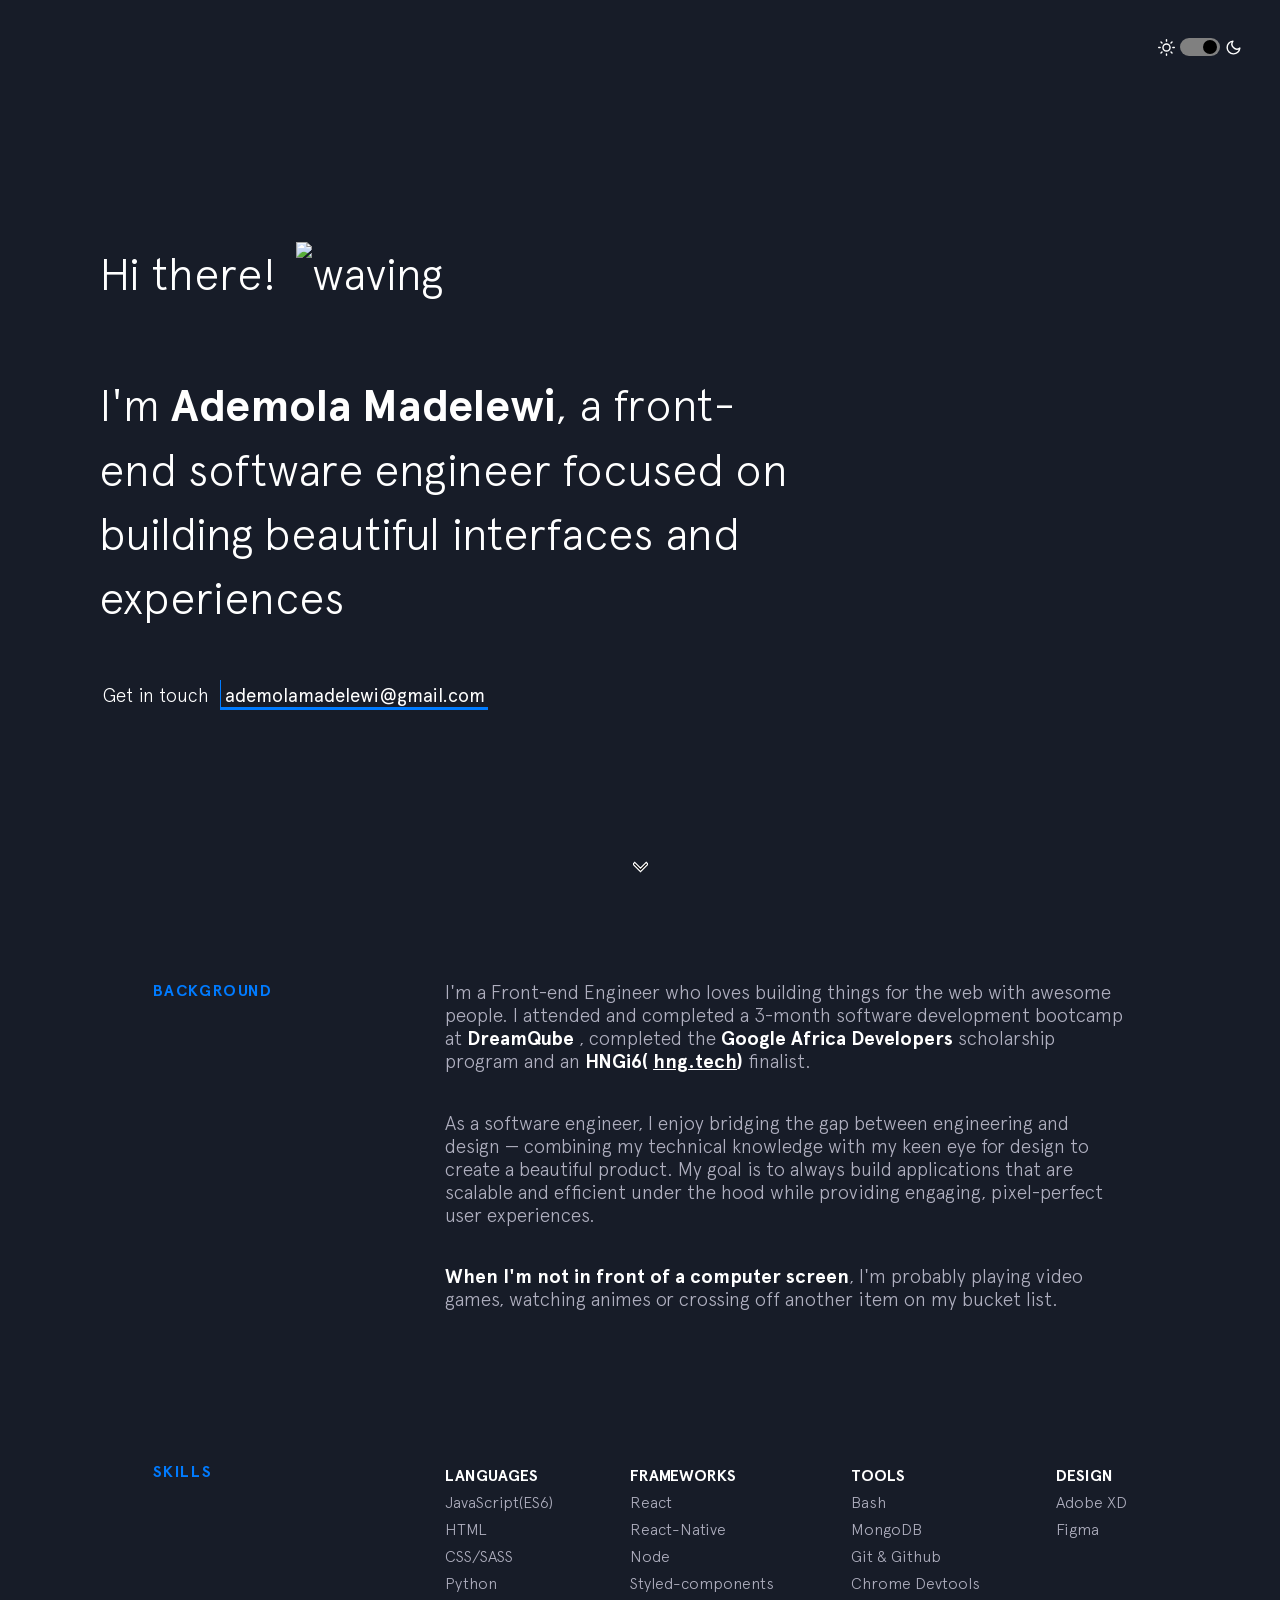
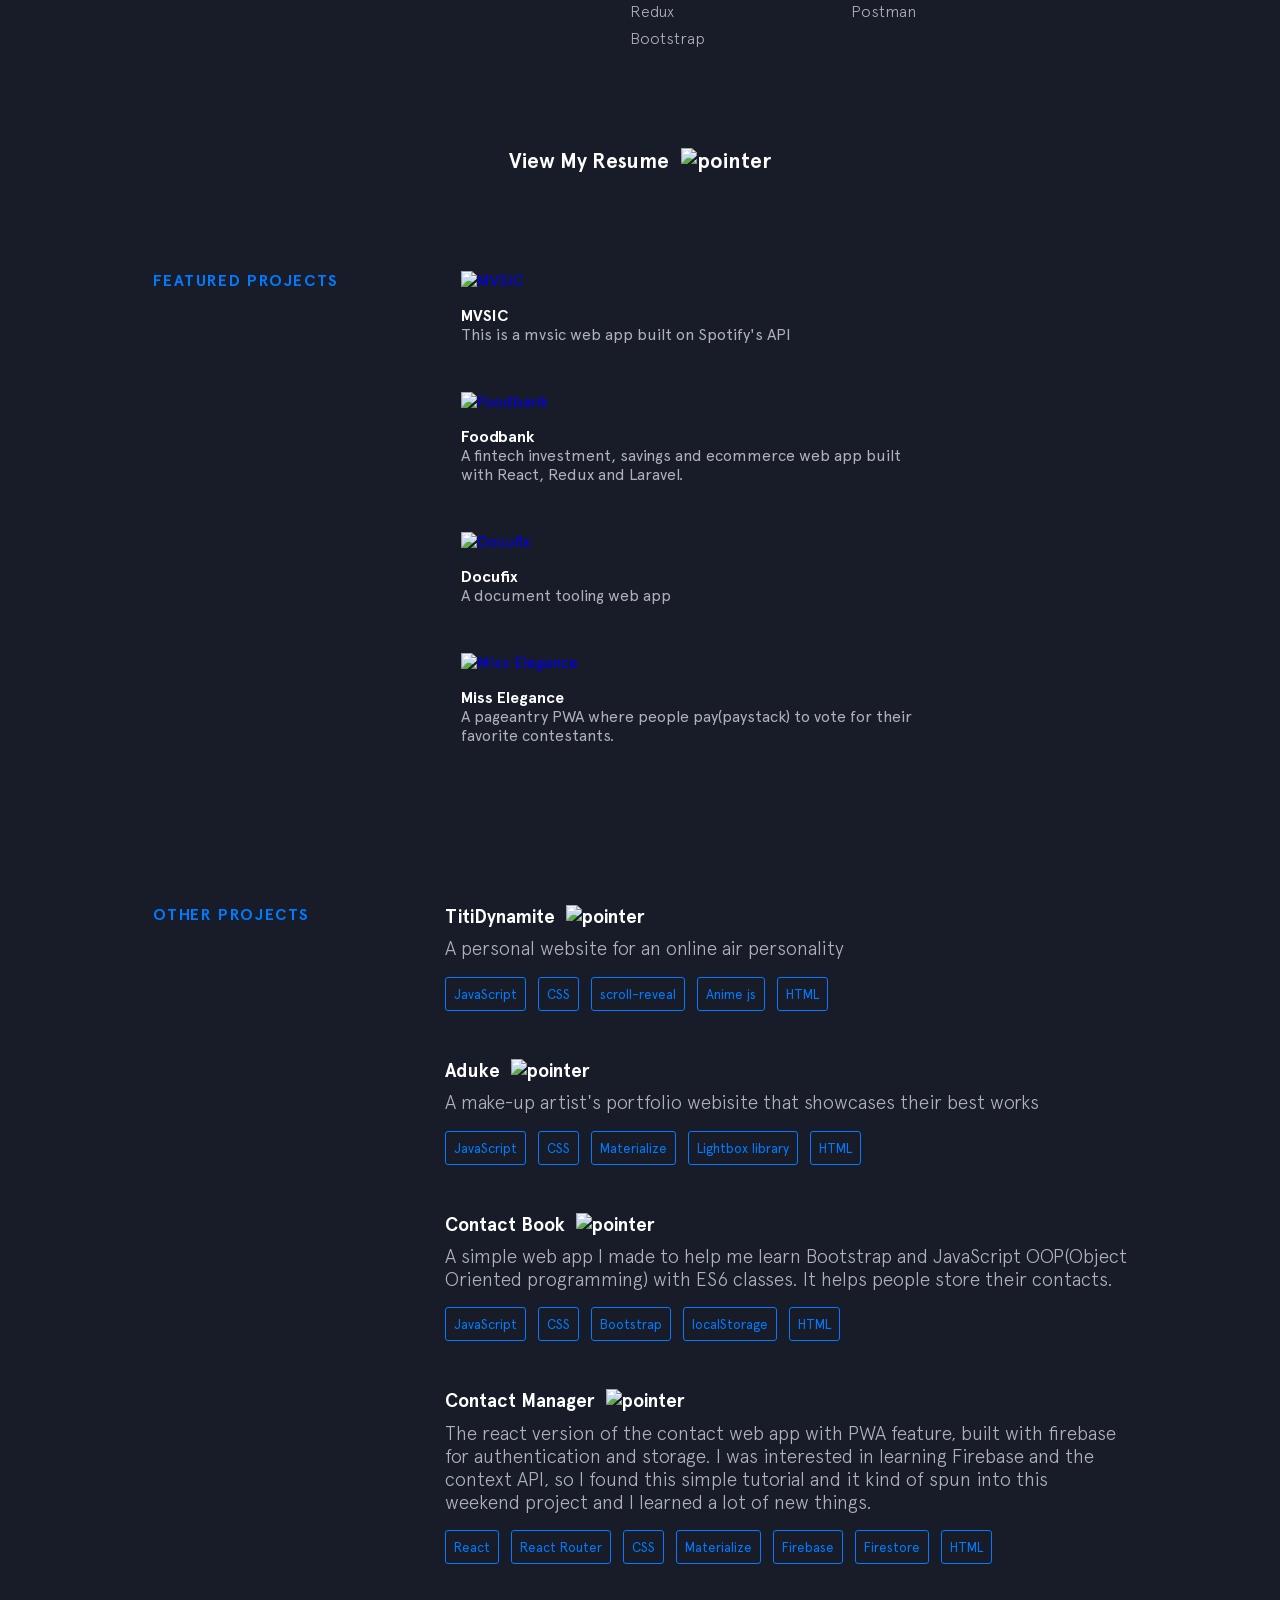
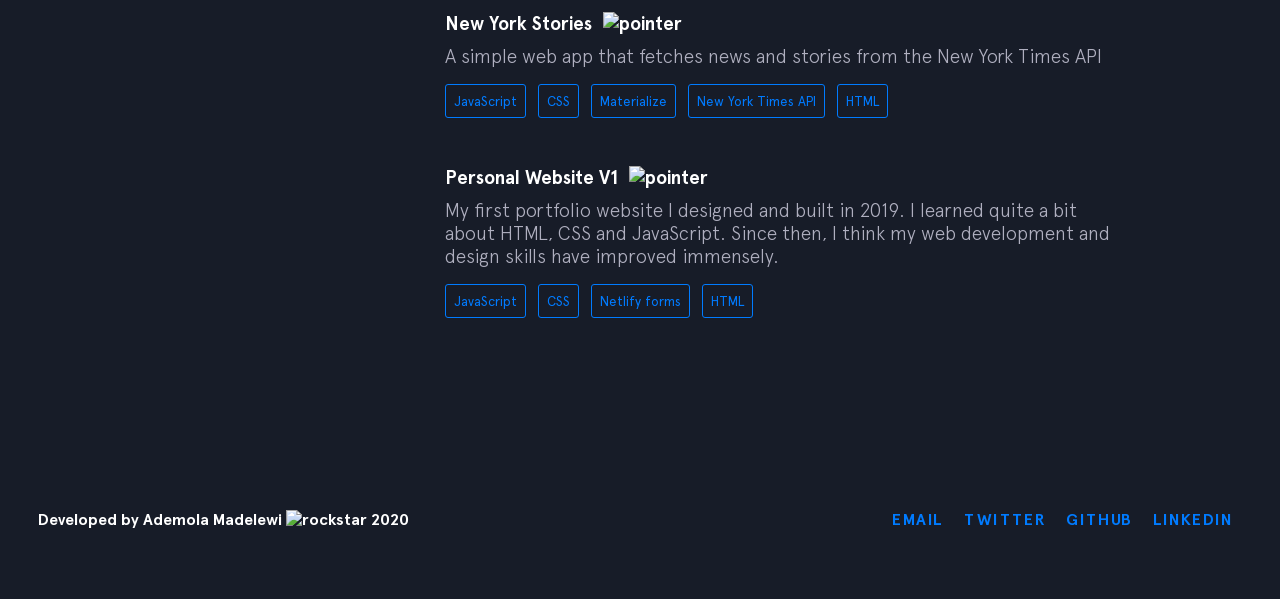
==== commit 9610e73c: "add new project" ====
--- a/index.html
+++ b/index.html
@@ -38,12 +38,15 @@
       name="keywords"
       content="design,front-end react,development,front-end,front-end developer Nigeria, front end development Nigeria,web, Ad3mola, Ademola, Madelewi, javascript, Unilorin, PWA"
     />
-     <meta name="author" content="Ademola Madelewi">
-  <meta property="og:title" content="Ademola Madelewi: Front End Developer">
-  <meta property="og:type" content="website">
-  <meta property="og:site_name" content="Ademola Madelewi: Front End Developer">
-  <meta property="og:url" content="https://ademolamadelewi.netlify.app/">
-  <meta property="og:locale" content="en_US">
+    <meta name="author" content="Ademola Madelewi" />
+    <meta property="og:title" content="Ademola Madelewi: Front End Developer" />
+    <meta property="og:type" content="website" />
+    <meta
+      property="og:site_name"
+      content="Ademola Madelewi: Front End Developer"
+    />
+    <meta property="og:url" content="https://ademolamadelewi.netlify.app/" />
+    <meta property="og:locale" content="en_US" />
     <meta
       name="google-site-verification"
       content="INJLujB2juL0hGKrKOSdJMqz8eiH7vHPnT-PV4Sr0-0"
@@ -232,49 +235,7 @@
       </h3>
       <div class="skills">
         <h4>Featured Projects</h4>
-        <div class="">
-          <div class="each-project">
-            <a href="https://fbdashboard.netlify.app/">
-              <img
-                src="https://res.cloudinary.com/ademolamadelewi/image/upload/c_scale,f_auto,h_325,q_auto/v1594293164/new-portfolio-images/foodbank_u4kkcw.png"
-                alt="foodbank"
-                width="100%"
-              />
-              <div class="important">Foodbank</div>
-            </a>
-            <p class="night-paragraph">
-              A fintech investment, savings and ecommerce web app built with
-              React, Redux and Laravel.
-            </p>
-          </div>
-          <div class="each-project">
-            <a href="https://docufix.com.ng">
-              <img
-                src="https://res.cloudinary.com/ademolamadelewi/image/upload/c_scale,f_auto,h_267,q_auto/v1594293143/new-portfolio-images/docufix_lbujo3.png"
-                alt="docufix"
-                width="100%"
-              />
-              <div class="important">Docufix</div>
-            </a>
-            <p class="night-paragraph">
-              A document tooling web app
-            </p>
-          </div>
-          <div class="each-project">
-            <a href="https://misselegancenigeria.com">
-              <img
-                src="https://res.cloudinary.com/ademolamadelewi/image/upload/c_scale,f_auto,h_239,q_auto/v1594293153/new-portfolio-images/elegance_mfq0ap.png"
-                alt="elegance"
-                width="100%"
-              />
-              <div class="important">Miss Elegance</div>
-            </a>
-            <p class="night-paragraph">
-              A pageantry PWA where people pay(paystack) to vote for their favorite
-              contestants.
-            </p>
-          </div>
-        </div>
+        <div class="featured-container"></div>
       </div>
       <div class="other-projects">
         <h4>other projects</h4>
@@ -290,7 +251,7 @@
               /></a>
             </h3>
             <p class="night-paragraph">
-             A personal website for an online air personality
+              A personal website for an online air personality
             </p>
             <div class="stacks">
               <small>JavaScript</small>
@@ -374,7 +335,7 @@
           </div>
           <div class="individual-project">
             <h3 class="important project-links">
-              <a href="https://newyorkstories.netlify.app/" >
+              <a href="https://newyorkstories.netlify.app/">
                 New York Stories
                 <img
                   src="https://res.cloudinary.com/ademolamadelewi/image/upload/f_auto,q_auto/v1594172097/new-portfolio-images/arrow_n1cxbt.png"
@@ -476,6 +437,7 @@
     <script src="https://unpkg.com/scrollreveal"></script>
     <script src="./js/toggle.js"></script>
     <script src="./js/app.js"></script>
+    <script src="./js/featured.js"></script>
 
     <!-- <script
       defer
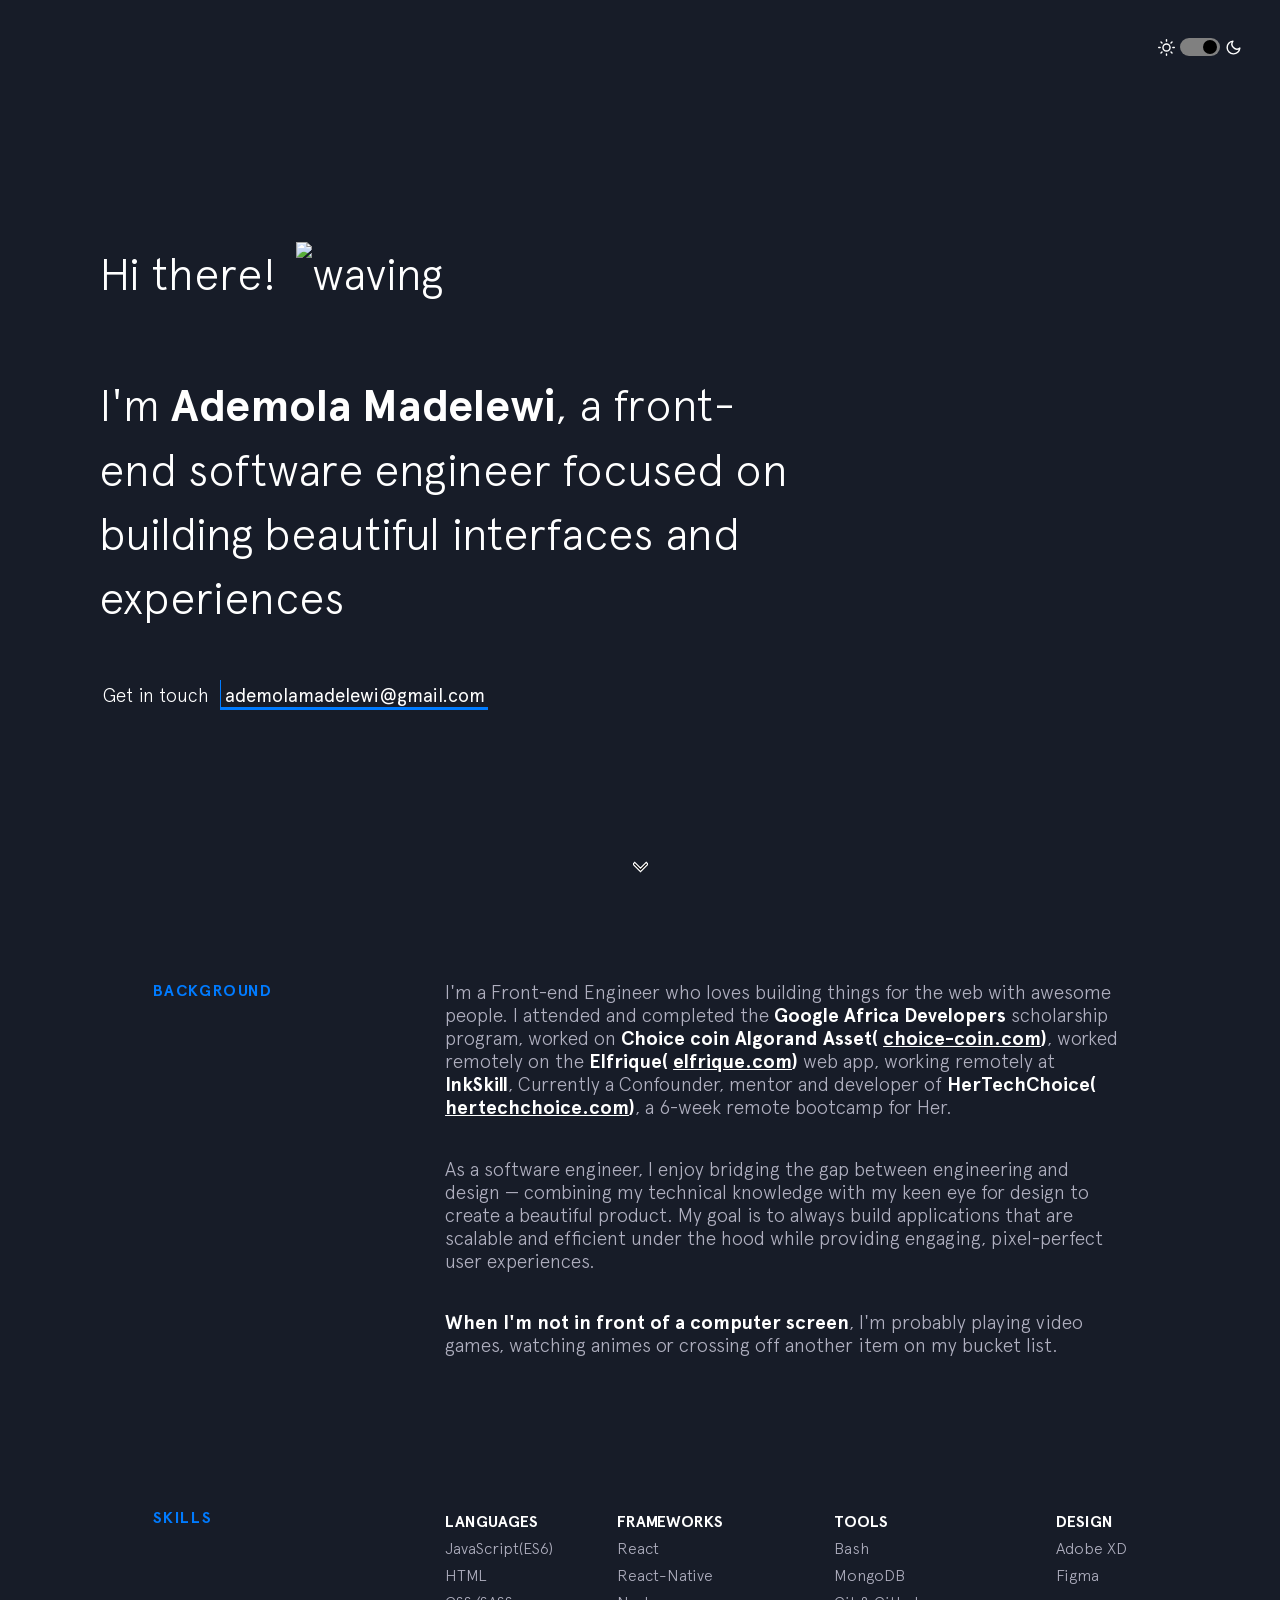
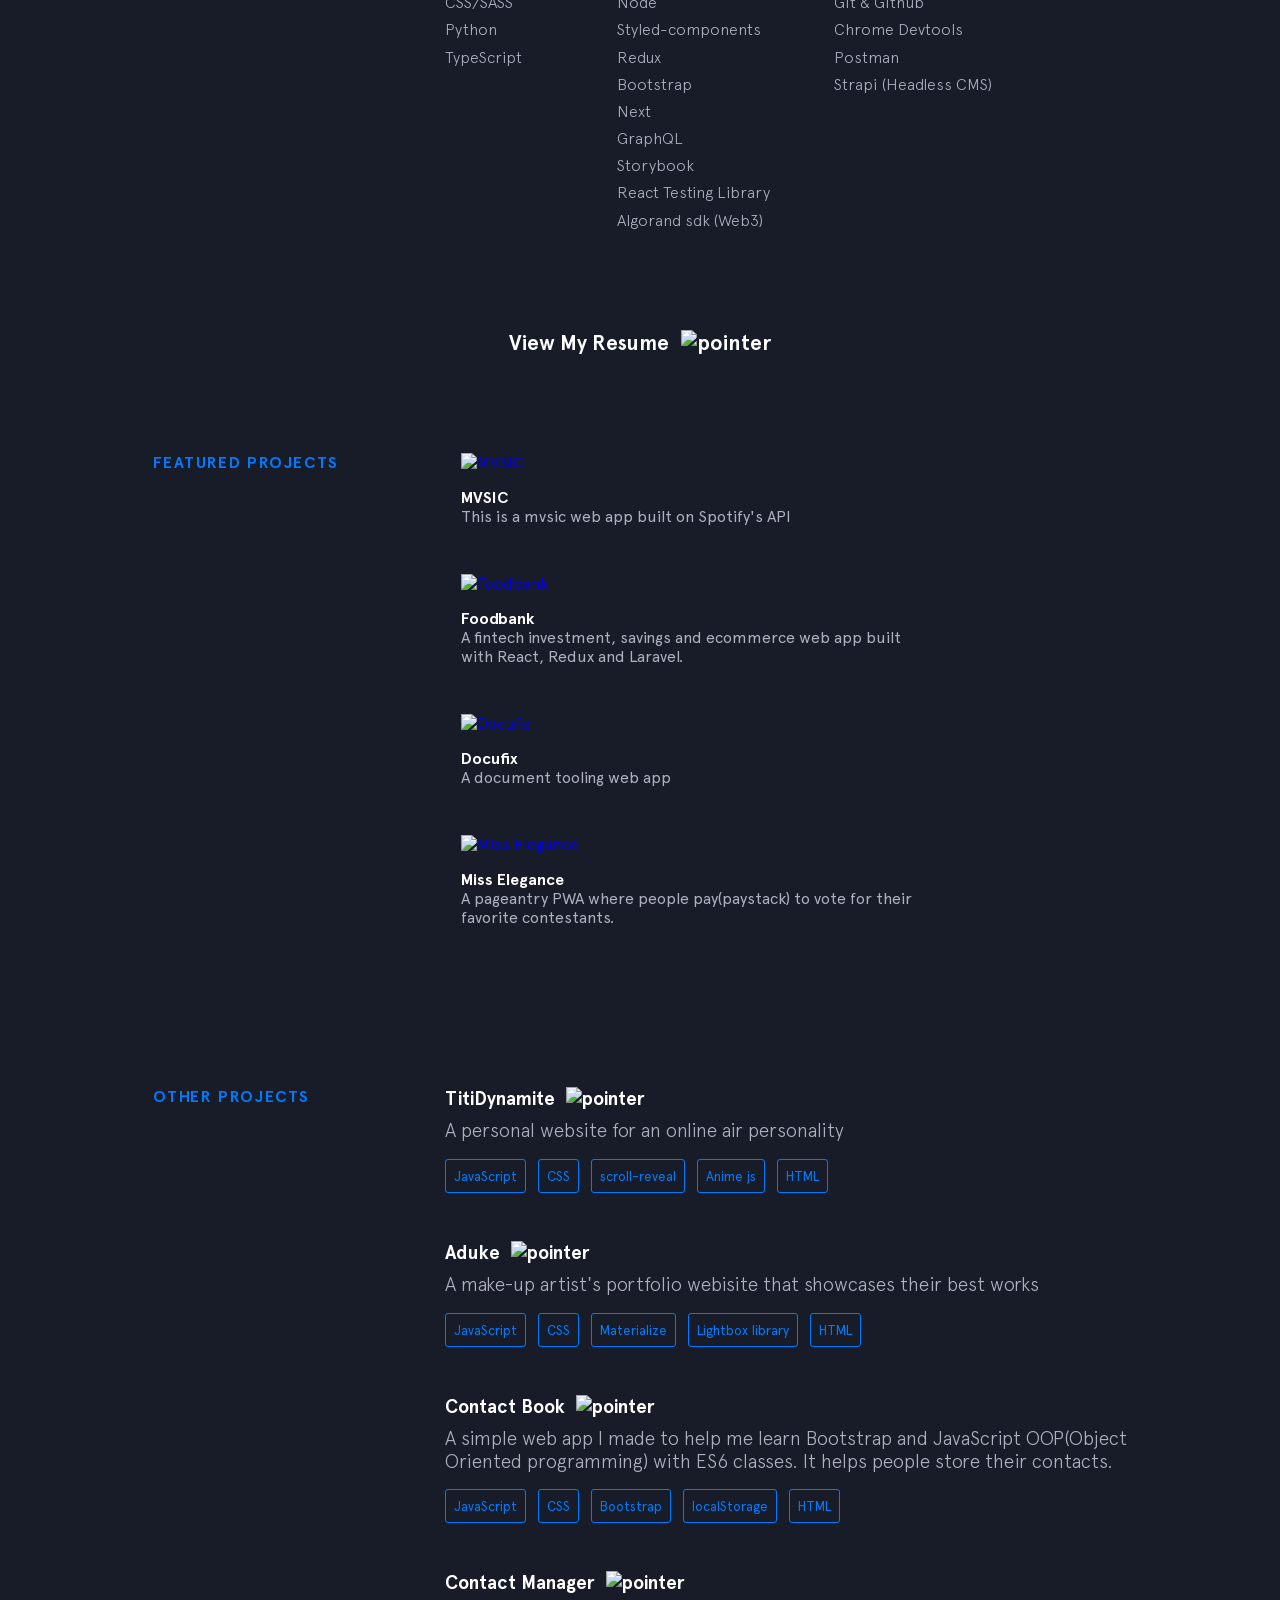
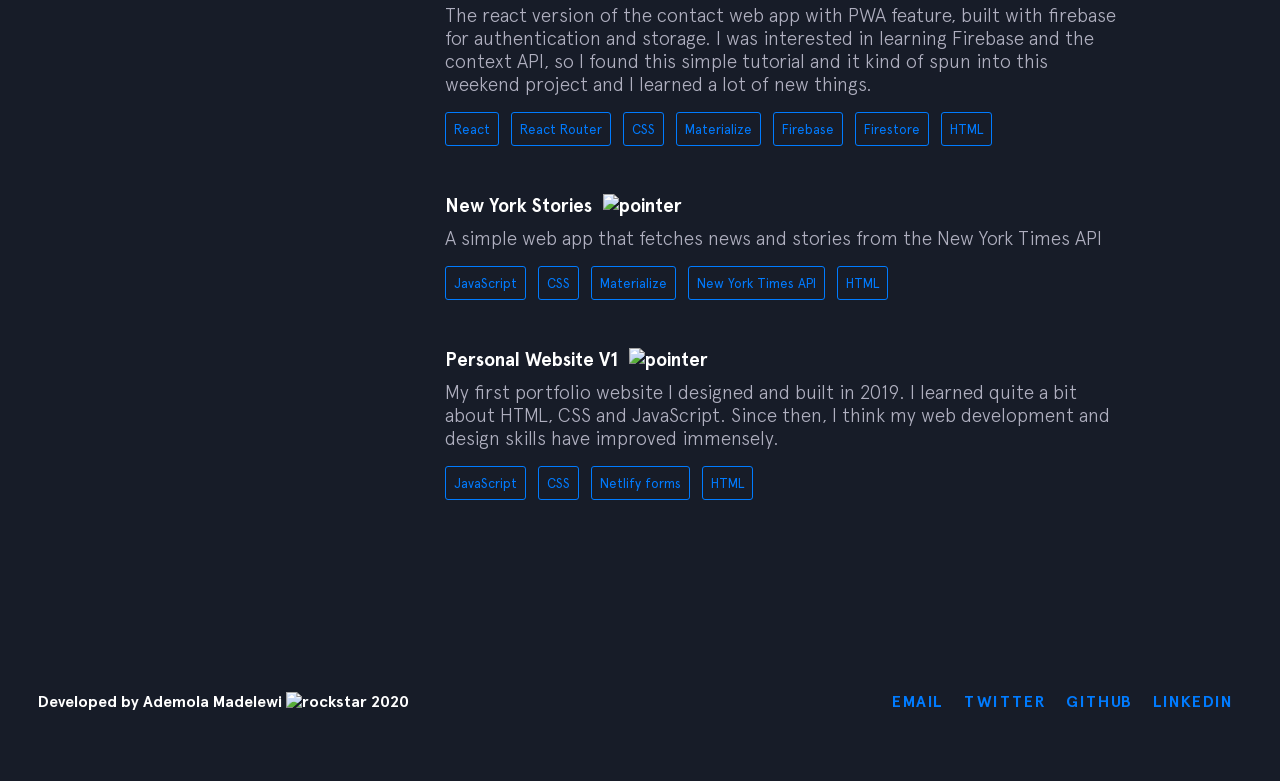
==== commit c0fa629a: "update" ====
--- a/index.html
+++ b/index.html
@@ -161,15 +161,23 @@
         <div>
           <p class="night-paragraph">
             I'm a Front-end Engineer who loves building things for the web with
-            awesome people. I attended and completed a 3-month software
-            development bootcamp at <span class="important">DreamQube</span> ,
-            completed the
+            awesome people. I attended and completed the
             <span class="important">Google Africa Developers</span> scholarship
-            program and an
+            program, worked on
             <span class="important"
-              >HNGi6( <a href="https://hng.tech/">hng.tech</a>)</span
+              >Choice coin Algorand Asset(
+              <a href="https://choice-coin.com/">choice-coin.com</a>)</span
+            >, worked remotely on the
+            <span class="important"
+              >Elfrique( <a href="https://elfrique.com/">elfrique.com</a>)</span
             >
-            finalist.
+            web app, working remotely at
+            <span class="important">InkSkill</span>, Currently a Confounder,
+            mentor and developer of
+            <span class="important"
+              >HerTechChoice(
+              <a href="https://hertechchoice.com/">hertechchoice.com</a>)</span
+            >, a 6-week remote bootcamp for Her.
           </p>
           <p class="night-paragraph">
             As a software engineer, I enjoy bridging the gap between engineering
@@ -196,6 +204,7 @@
             <li>HTML</li>
             <li>CSS/SASS</li>
             <li>Python</li>
+            <li>TypeScript</li>
           </ul>
           <ul>
             <li><span class="important">FRAMEWORKS</span></li>
@@ -206,6 +215,11 @@
             <li>Styled-components</li>
             <li>Redux</li>
             <li>Bootstrap</li>
+            <li>Next</li>
+            <li>GraphQL</li>
+            <li>Storybook</li>
+            <li>React Testing Library</li>
+            <li>Algorand sdk (Web3)</li>
           </ul>
           <ul>
             <li><span class="important">TOOLS</span></li>
@@ -215,6 +229,7 @@
             <li>Git & Github</li>
             <li>Chrome Devtools</li>
             <li>Postman</li>
+            <li>Strapi (Headless CMS)</li>
           </ul>
           <ul>
             <li><span class="important">DESIGN</span></li>
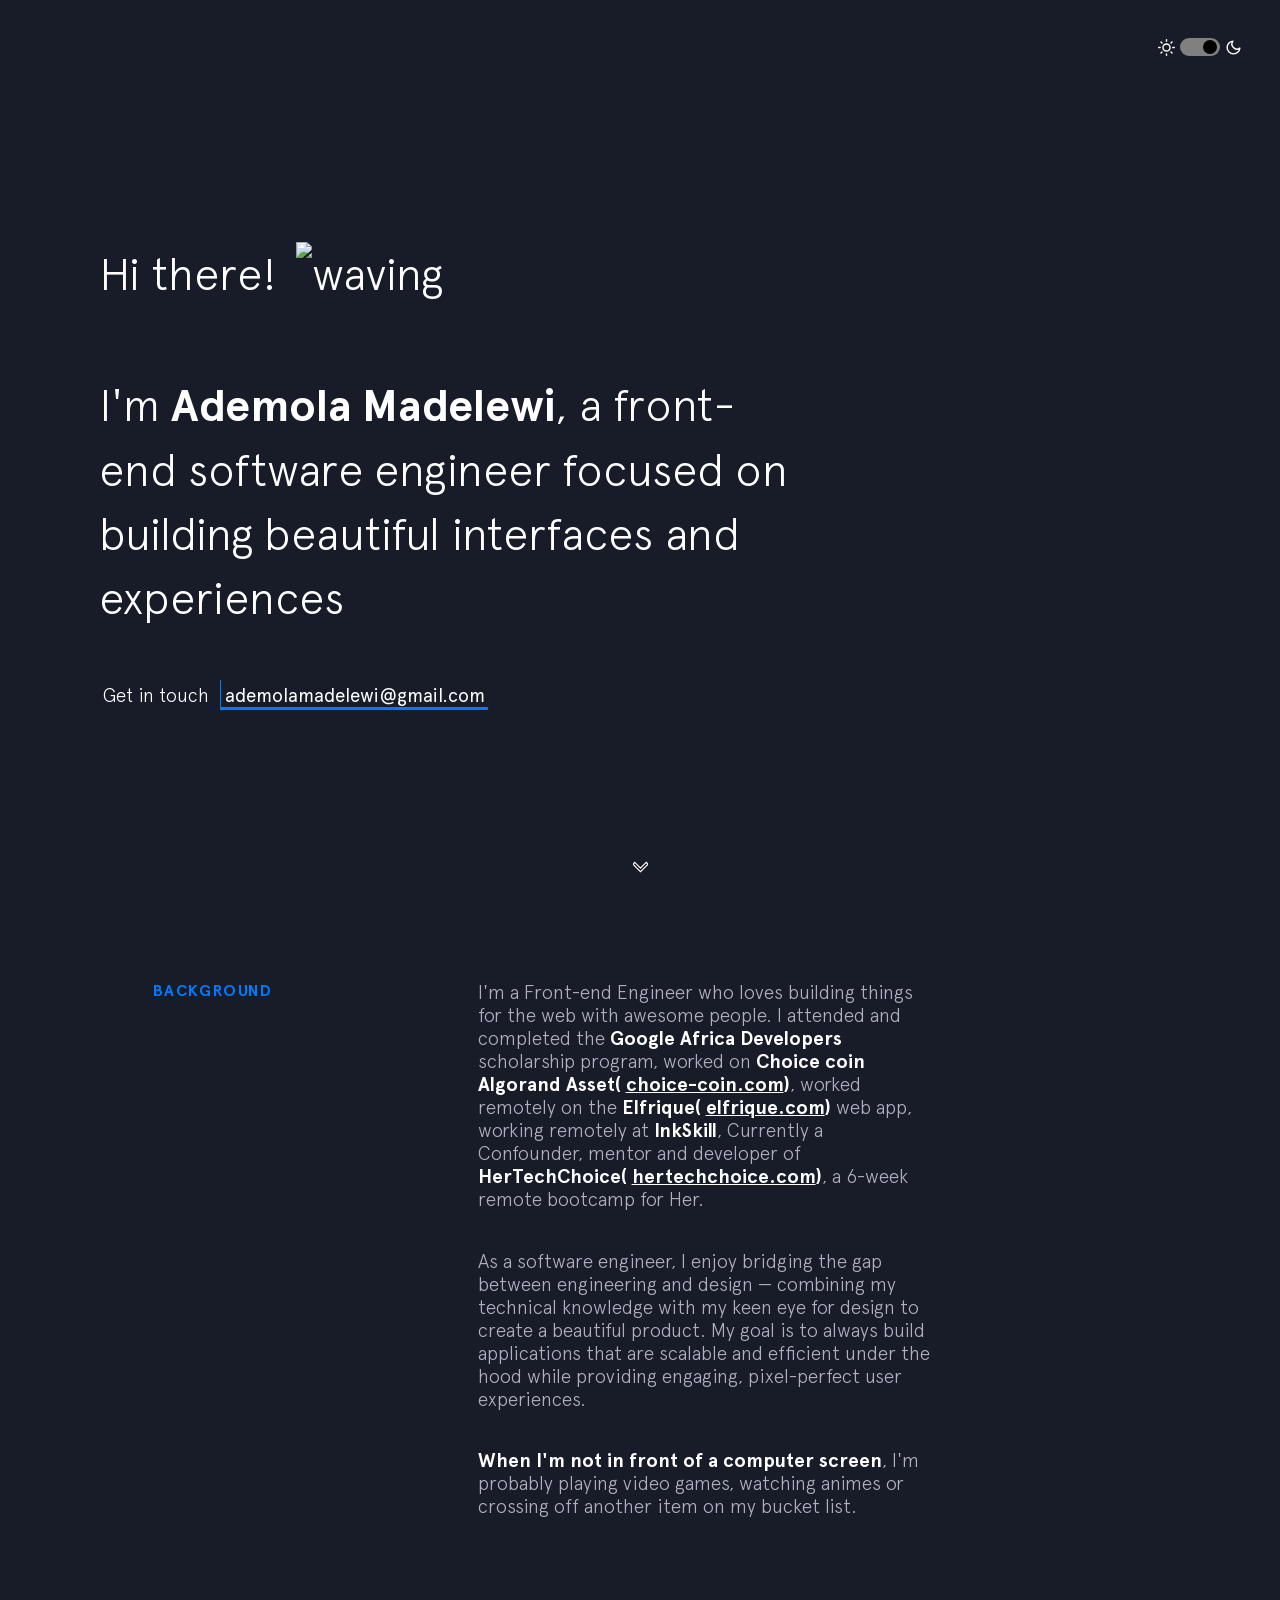
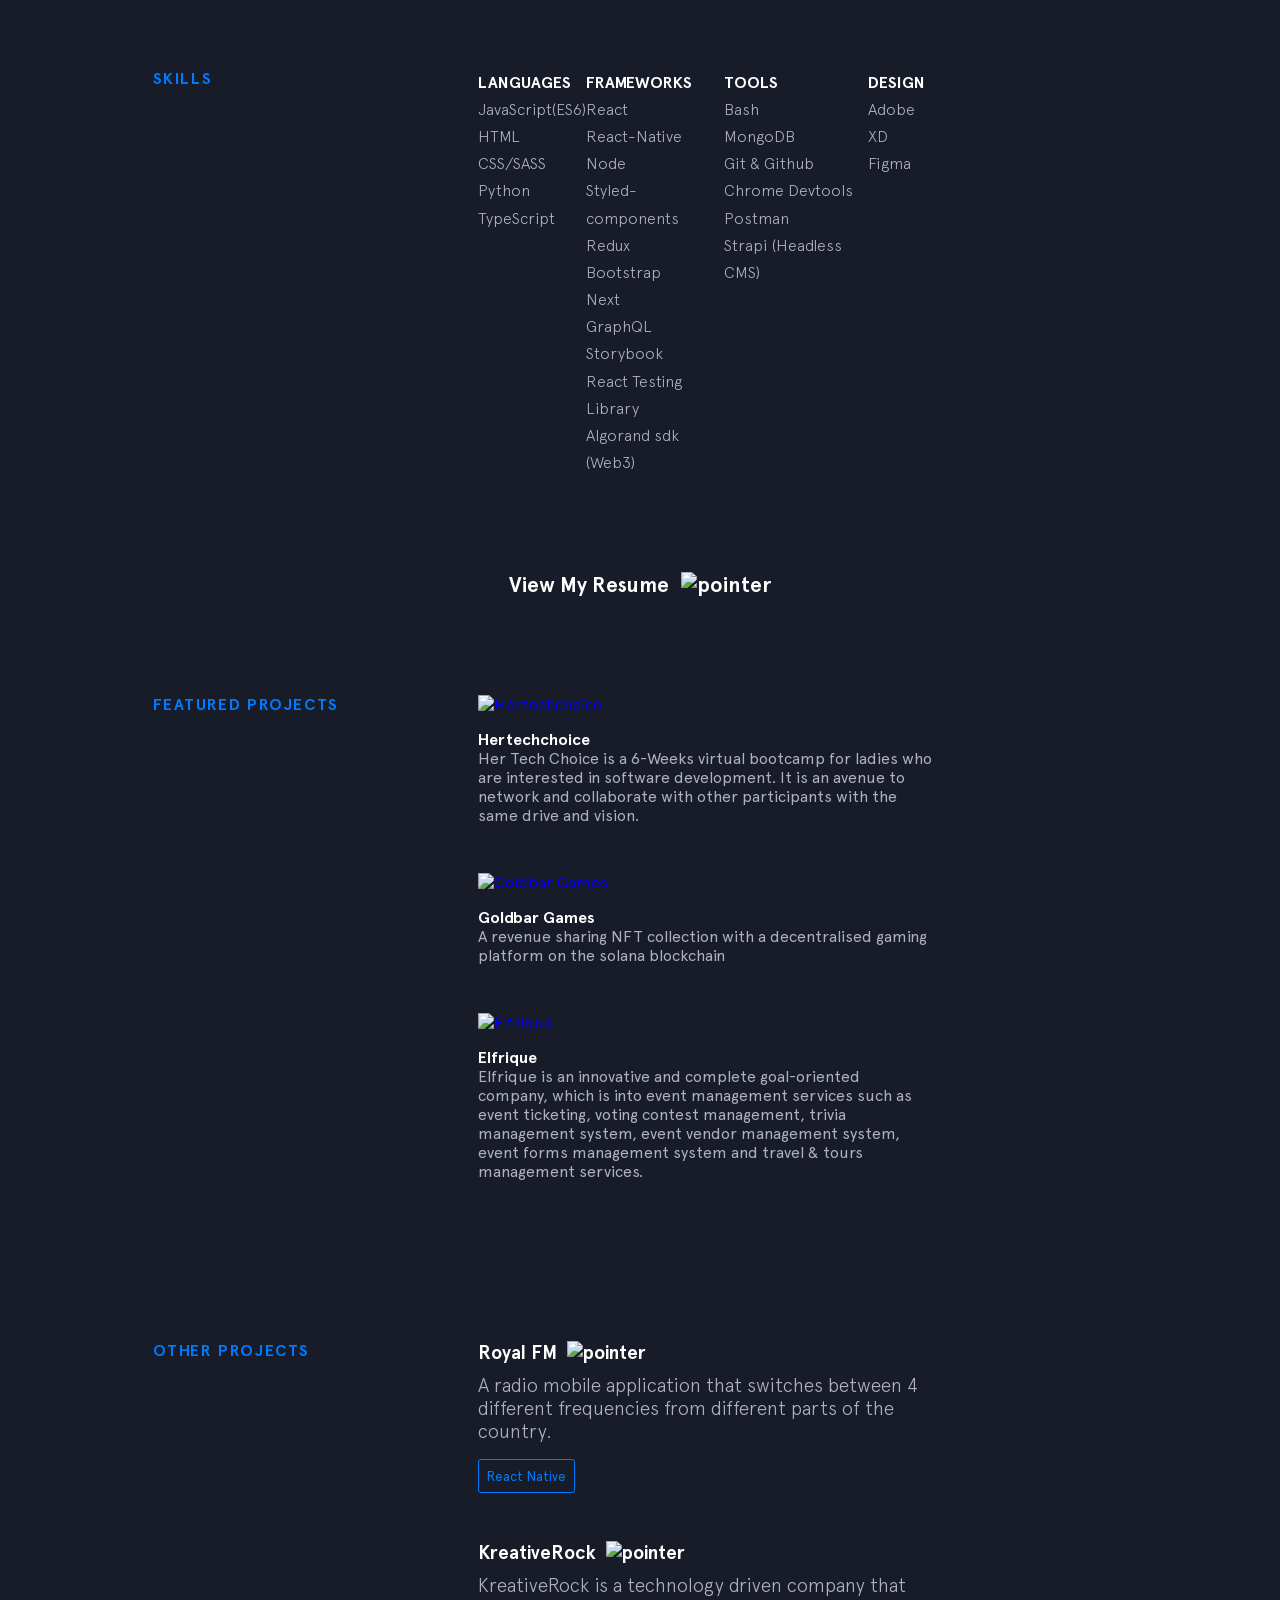
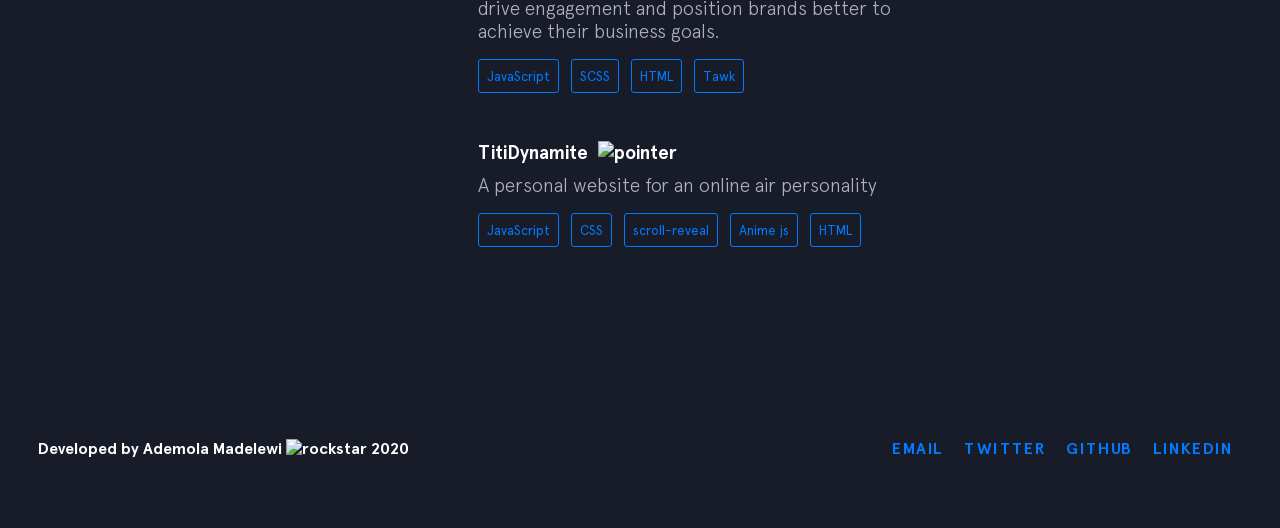
==== commit ff78a3f9: "update" ====
--- a/index.html
+++ b/index.html
@@ -240,7 +240,10 @@
         </div>
       </div>
       <h3 class="important resume">
-        <a href="Ademola_Madelewi_Resume.pdf" target="_blank">
+        <a
+          href="https://drive.google.com/file/d/1br-ljjXKl8GhX6Vs3b4A6nHJpoTg5bRx/view?usp=sharing"
+          target="_blank"
+        >
           View My Resume
           <img
             src="https://res.cloudinary.com/ademolamadelewi/image/upload/f_auto,q_auto/v1594172097/new-portfolio-images/arrow_n1cxbt.png"
@@ -255,6 +258,48 @@
       <div class="other-projects">
         <h4>other projects</h4>
         <div class="other-projects-list">
+          <div class="individual-project">
+            <h3 class="important project-links">
+              <a
+                href="https://play.google.com/store/apps/details?id=com.ad3mola.royalfm"
+              >
+                Royal FM
+                <img
+                  src="https://res.cloudinary.com/ademolamadelewi/image/upload/f_auto,q_auto/v1594172097/new-portfolio-images/arrow_n1cxbt.png"
+                  alt="pointer"
+                  class="arrow"
+              /></a>
+            </h3>
+            <p class="night-paragraph">
+              A radio mobile application that switches between 4 different
+              frequencies from different parts of the country.
+            </p>
+            <div class="stacks">
+              <small>React Native</small>
+            </div>
+          </div>
+          <div class="individual-project">
+            <h3 class="important project-links">
+              <a href="https://kreativerock.com/">
+                KreativeRock
+                <img
+                  src="https://res.cloudinary.com/ademolamadelewi/image/upload/f_auto,q_auto/v1594172097/new-portfolio-images/arrow_n1cxbt.png"
+                  alt="pointer"
+                  class="arrow"
+              /></a>
+            </h3>
+            <p class="night-paragraph">
+              KreativeRock is a technology driven company that drive engagement
+              and position brands better to achieve their business goals.
+            </p>
+            <div class="stacks">
+              <small>JavaScript</small>
+              <small>SCSS</small>
+              <small>HTML</small>
+              <small>Tawk</small>
+            </div>
+          </div>
+
           <div class="individual-project">
             <h3 class="important project-links">
               <a href="https://titidynamite2.netlify.app/">
@@ -276,122 +321,6 @@
               <small>HTML</small>
             </div>
           </div>
-          <div class="individual-project">
-            <h3 class="important project-links">
-              <a href="https://aduke.netlify.app/">
-                Aduke
-                <img
-                  src="https://res.cloudinary.com/ademolamadelewi/image/upload/f_auto,q_auto/v1594172097/new-portfolio-images/arrow_n1cxbt.png"
-                  alt="pointer"
-                  class="arrow"
-              /></a>
-            </h3>
-            <p class="night-paragraph">
-              A make-up artist's portfolio webisite that showcases their best
-              works
-            </p>
-            <div class="stacks">
-              <small>JavaScript</small>
-              <small>CSS</small>
-              <small>Materialize</small>
-              <small>Lightbox library</small>
-              <small>HTML</small>
-            </div>
-          </div>
-          <div class="individual-project">
-            <h3 class="important project-links">
-              <a href="https://contactapp.netlify.app/#">
-                Contact Book
-                <img
-                  src="https://res.cloudinary.com/ademolamadelewi/image/upload/f_auto,q_auto/v1594172097/new-portfolio-images/arrow_n1cxbt.png"
-                  alt="pointer"
-                  class="arrow"
-              /></a>
-            </h3>
-            <p class="night-paragraph">
-              A simple web app I made to help me learn Bootstrap and JavaScript
-              OOP(Object Oriented programming) with ES6 classes. It helps people
-              store their contacts.
-            </p>
-            <div class="stacks">
-              <small>JavaScript</small>
-              <small>CSS</small>
-              <small>Bootstrap</small>
-              <small>localStorage</small>
-              <small>HTML</small>
-            </div>
-          </div>
-          <div class="individual-project">
-            <h3 class="important project-links">
-              <a href="https://react-contact-manager-c99ea.firebaseapp.com/">
-                Contact Manager
-                <img
-                  src="https://res.cloudinary.com/ademolamadelewi/image/upload/f_auto,q_auto/v1594172097/new-portfolio-images/arrow_n1cxbt.png"
-                  alt="pointer"
-                  class="arrow"
-              /></a>
-            </h3>
-            <p class="night-paragraph">
-              The react version of the contact web app with PWA feature, built
-              with firebase for authentication and storage. I was interested in
-              learning Firebase and the context API, so I found this simple
-              tutorial and it kind of spun into this weekend project and I
-              learned a lot of new things.
-            </p>
-            <div class="stacks">
-              <small>React</small>
-              <small>React Router</small>
-              <small>CSS</small>
-              <small>Materialize</small>
-              <small>Firebase</small>
-              <small>Firestore</small>
-              <small>HTML</small>
-            </div>
-          </div>
-          <div class="individual-project">
-            <h3 class="important project-links">
-              <a href="https://newyorkstories.netlify.app/">
-                New York Stories
-                <img
-                  src="https://res.cloudinary.com/ademolamadelewi/image/upload/f_auto,q_auto/v1594172097/new-portfolio-images/arrow_n1cxbt.png"
-                  alt="pointer"
-                  class="arrow"
-              /></a>
-            </h3>
-            <p class="night-paragraph">
-              A simple web app that fetches news and stories from the New York
-              Times API
-            </p>
-            <div class="stacks">
-              <small>JavaScript</small>
-              <small>CSS</small>
-              <small>Materialize</small>
-              <small>New York Times API</small>
-              <small>HTML</small>
-            </div>
-          </div>
-          <div class="individual-project">
-            <h3 class="important project-links">
-              <a href="https://ademolamadelewi1.netlify.app/index.html">
-                Personal Website V1
-                <img
-                  src="https://res.cloudinary.com/ademolamadelewi/image/upload/f_auto,q_auto/v1594172097/new-portfolio-images/arrow_n1cxbt.png"
-                  alt="pointer"
-                  class="arrow"
-              /></a>
-            </h3>
-            <p class="night-paragraph">
-              My first portfolio website I designed and built in 2019. I learned
-              quite a bit about HTML, CSS and JavaScript. Since then, I think my
-              web development and design skills have improved immensely.
-            </p>
-            <div class="stacks">
-              <small>JavaScript</small>
-              <small>CSS</small>
-              <small>Netlify forms</small>
-              <small>HTML</small>
-            </div>
-          </div>
         </div>
       </div>
     </main>
--- a/index.css
+++ b/index.css
@@ -84,7 +84,8 @@
 .background,
 .skills,
 .other-projects {
-  display: flex;
+  display: grid;
+  grid-template-columns: 1fr 2fr;
   margin: 7em auto;
   width: 90%;
   justify-content: space-between;
@@ -287,7 +288,7 @@
   .background,
   .skills,
   .other-projects {
-    flex-direction: column;
+    display: block;
   }
   .background p,
   .skills-list ul,
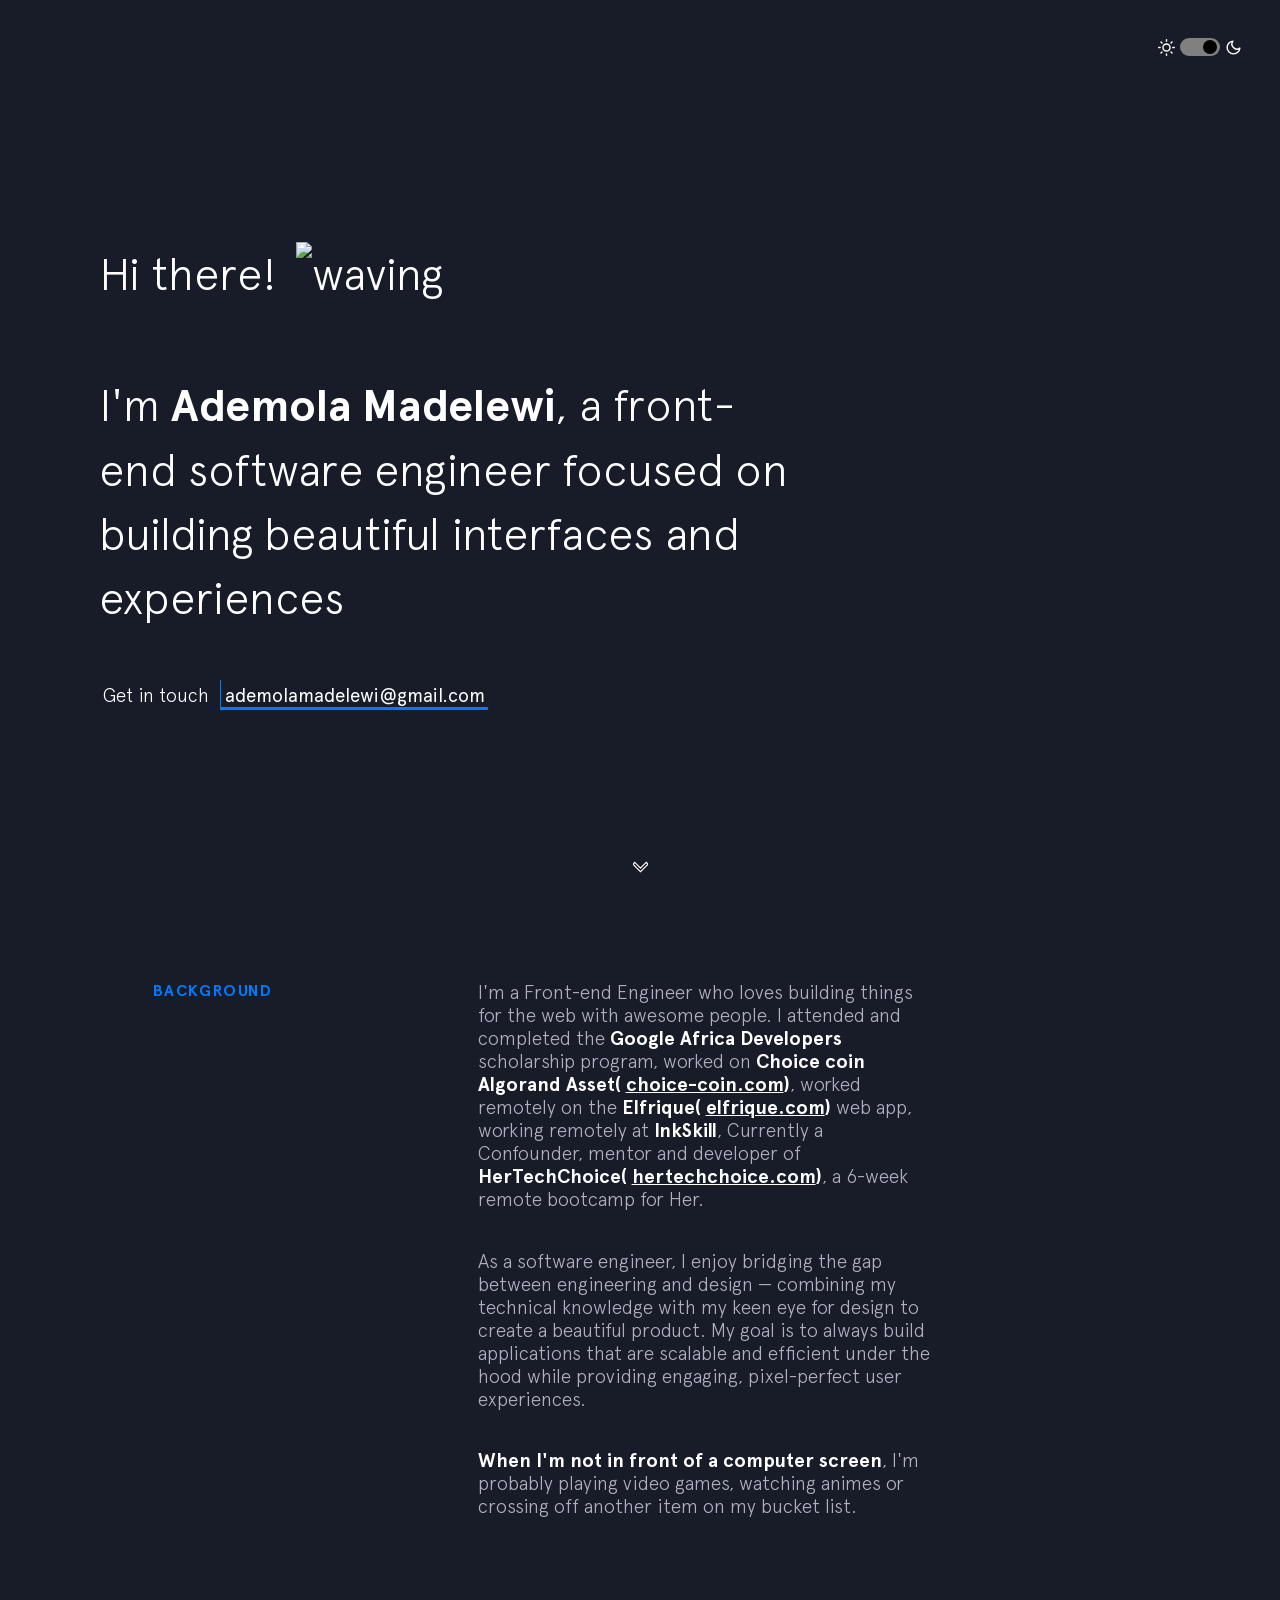
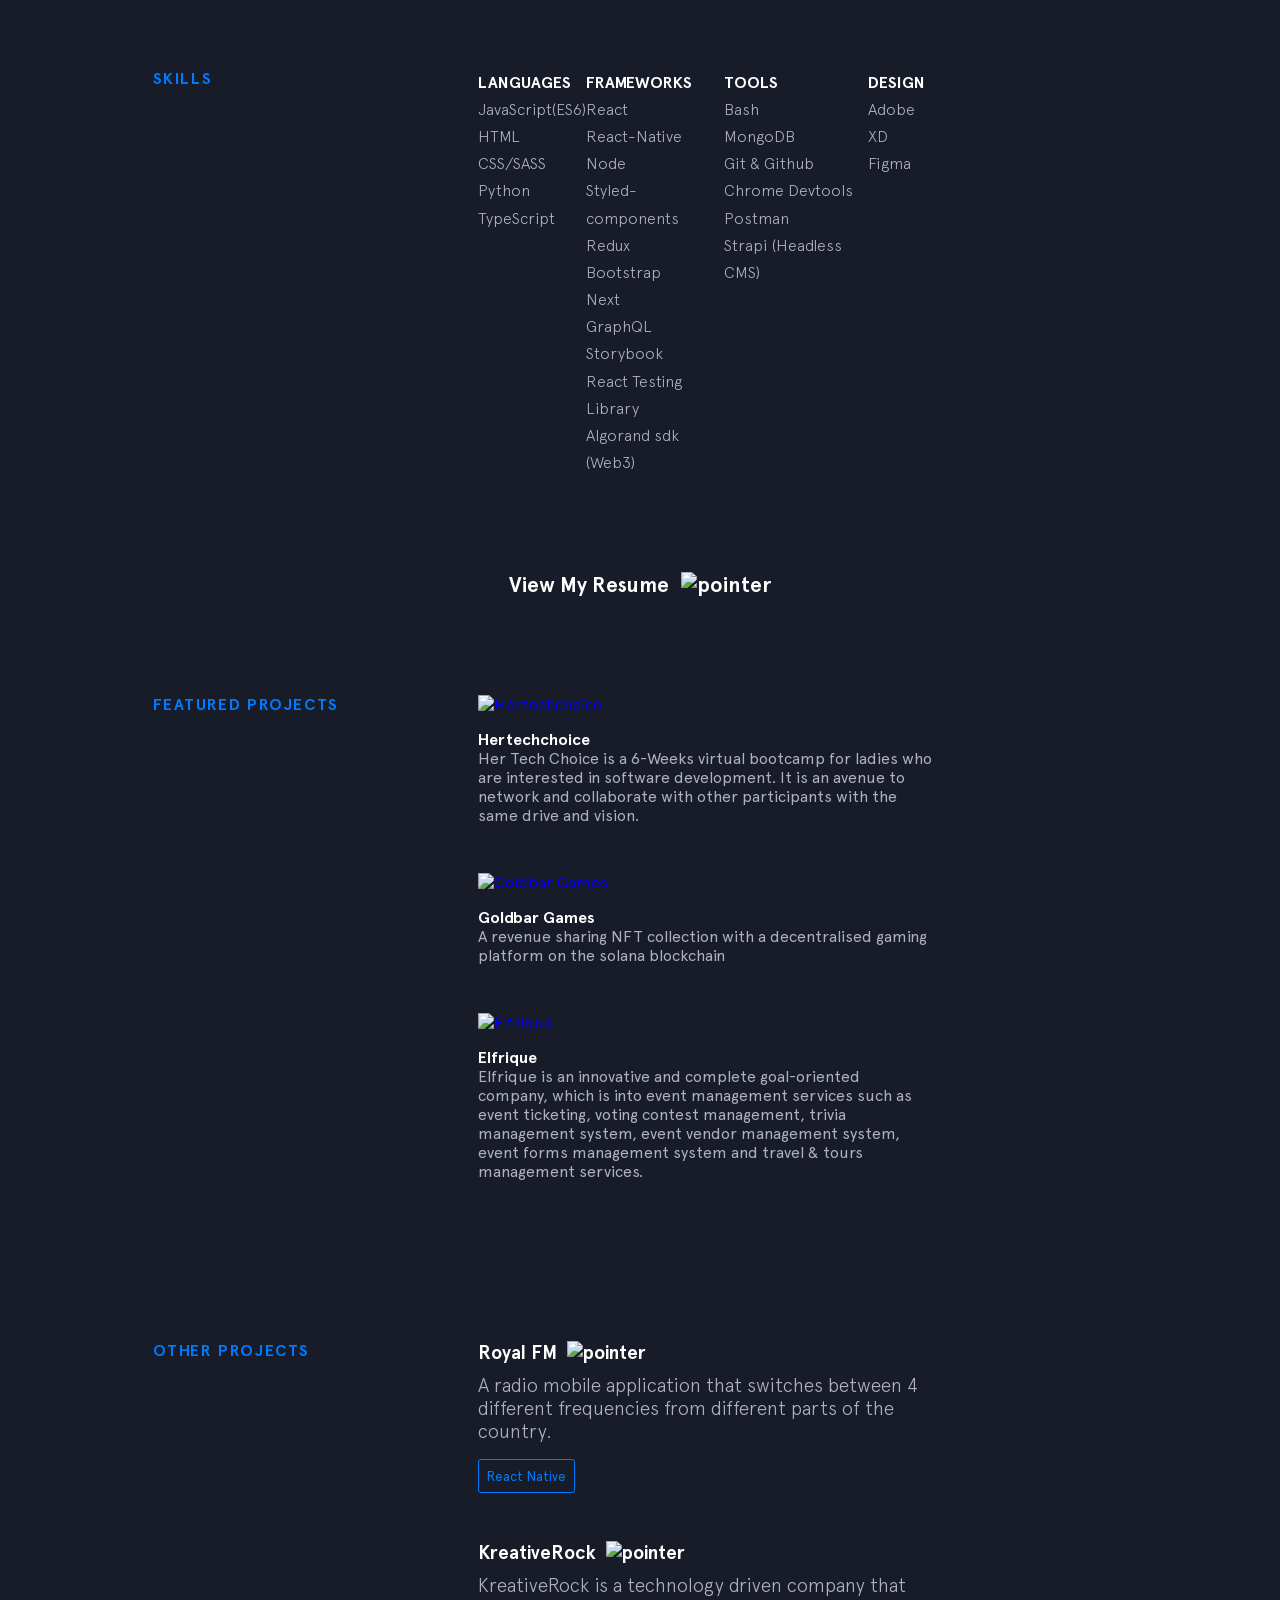
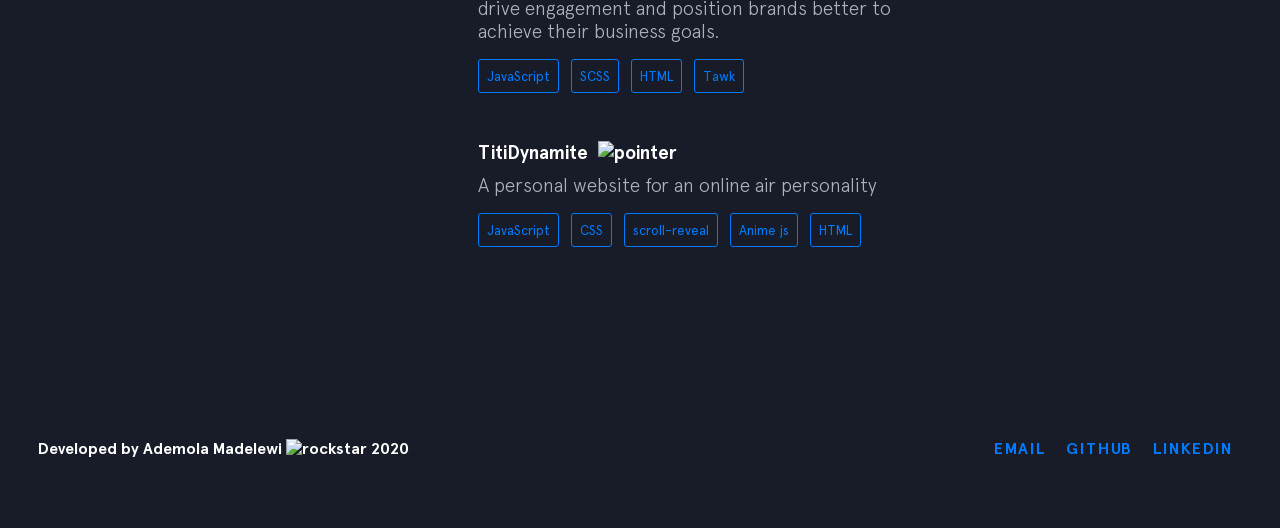
==== commit d057df21: "Update index.html" ====
--- a/index.html
+++ b/index.html
@@ -345,14 +345,6 @@
             alt="email"
           />
         </a>
-        <a href="https://twitter.com/Adem0la_jr"
-          ><span class="text">twitter</span
-          ><img
-            class="emoji"
-            src="https://res.cloudinary.com/ademolamadelewi/image/upload/c_scale,f_auto,h_168,q_auto/v1594185529/new-portfolio-images/twitter_mleuha.svg"
-            alt="twitter"
-          />
-        </a>
         <a href="https://github.com/Ad3mola"
           ><span class="text">github</span
           ><img
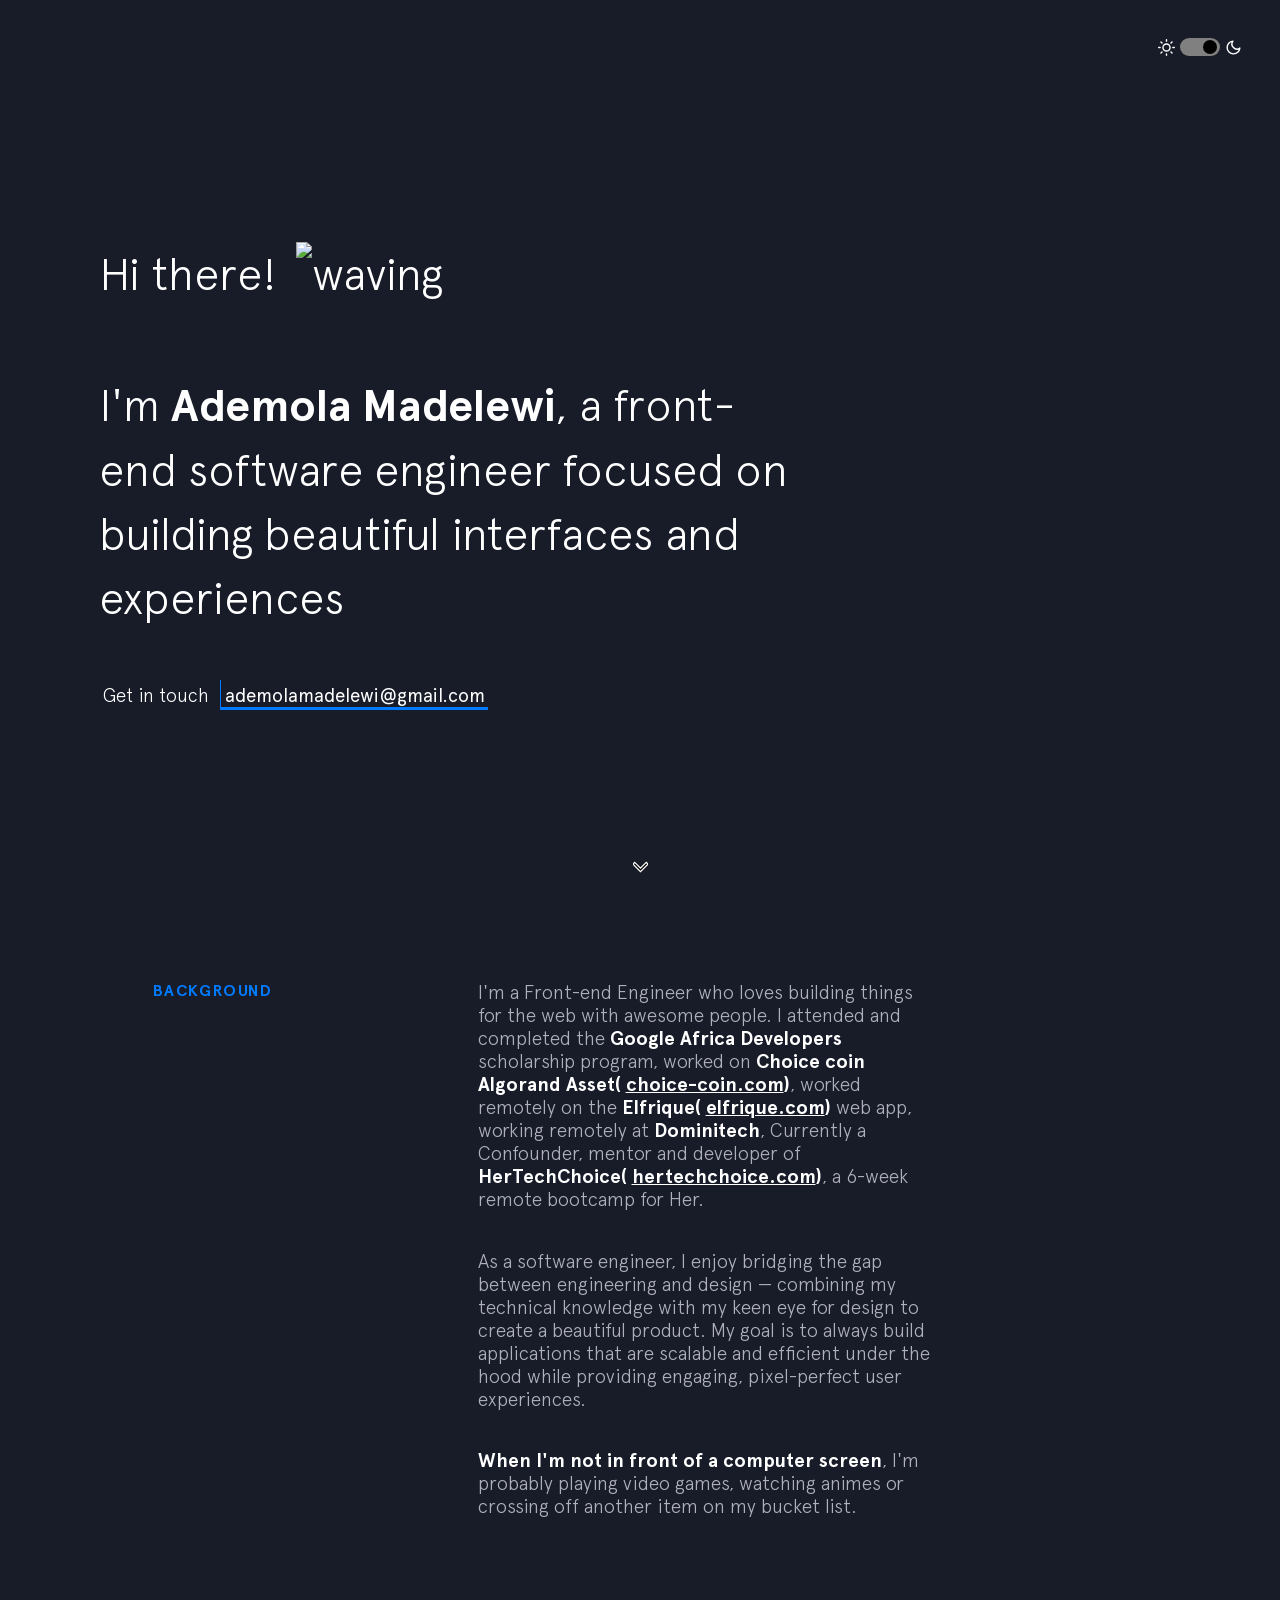
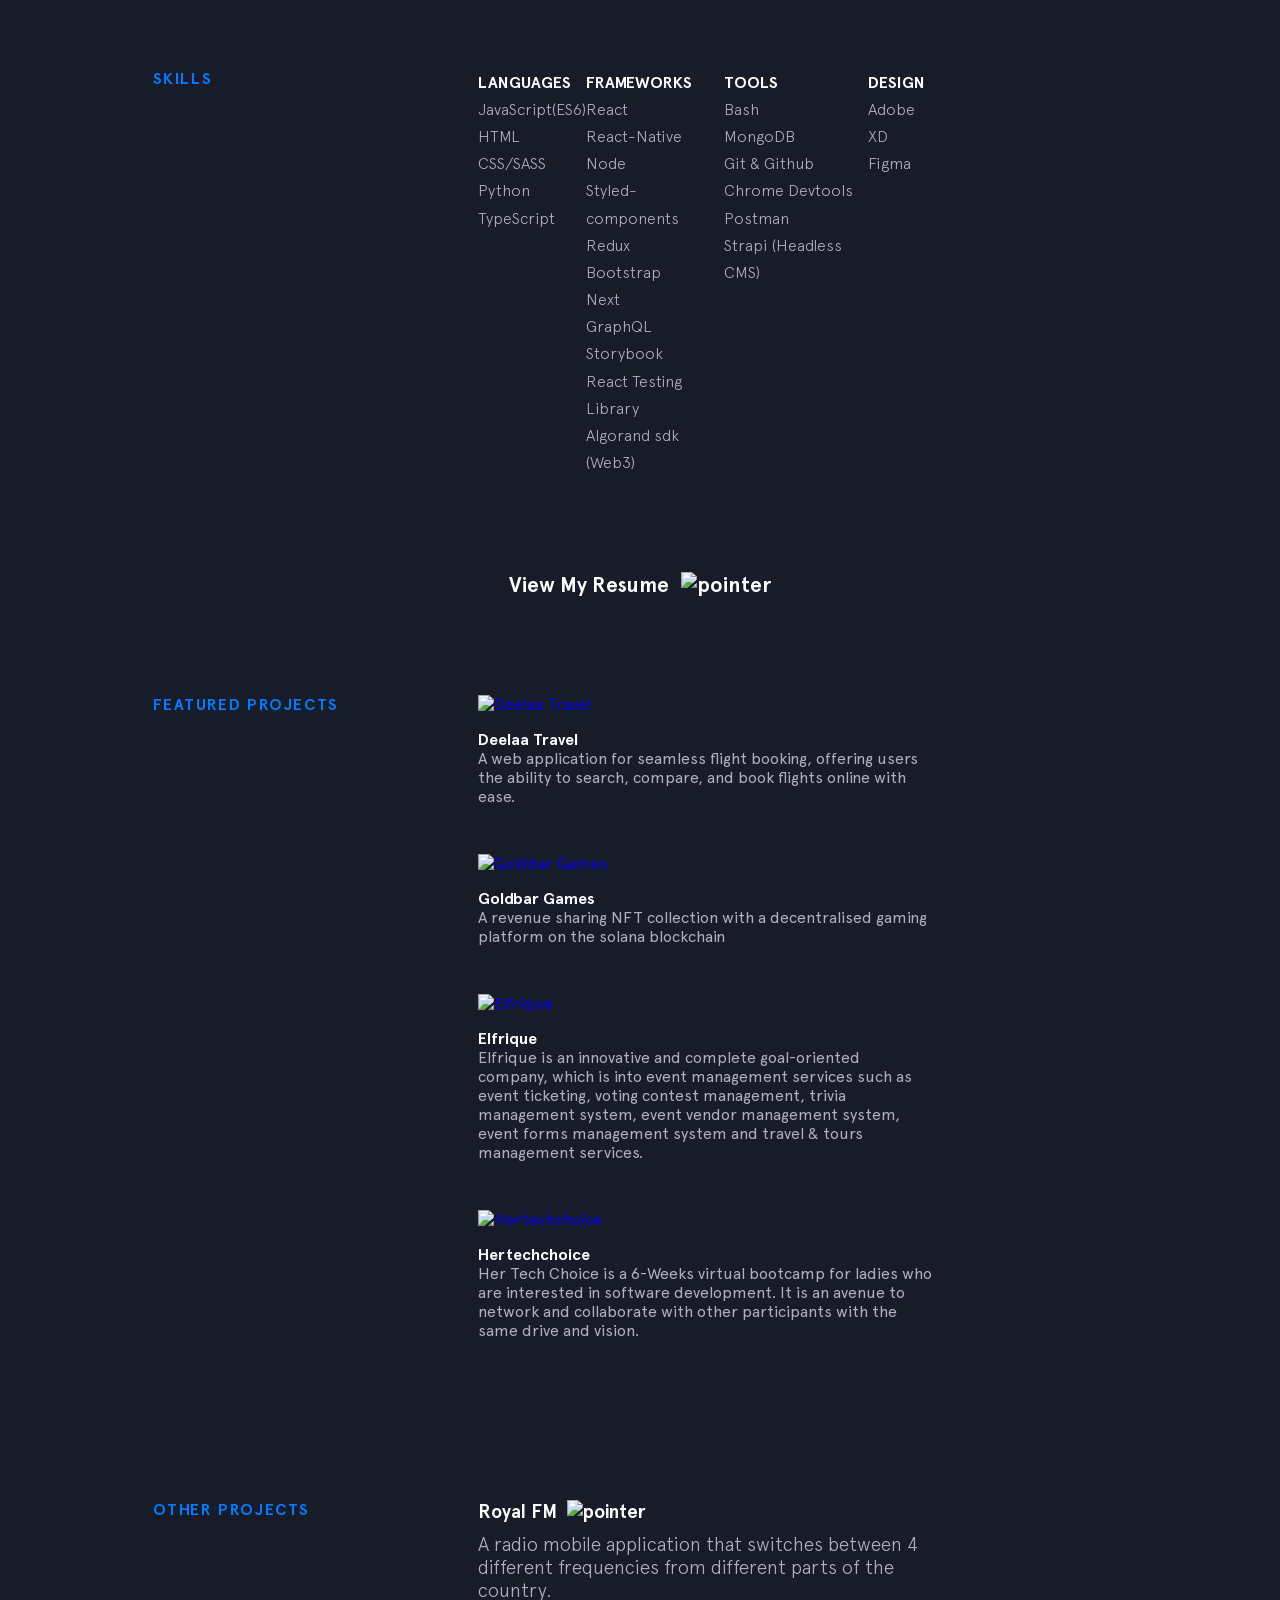
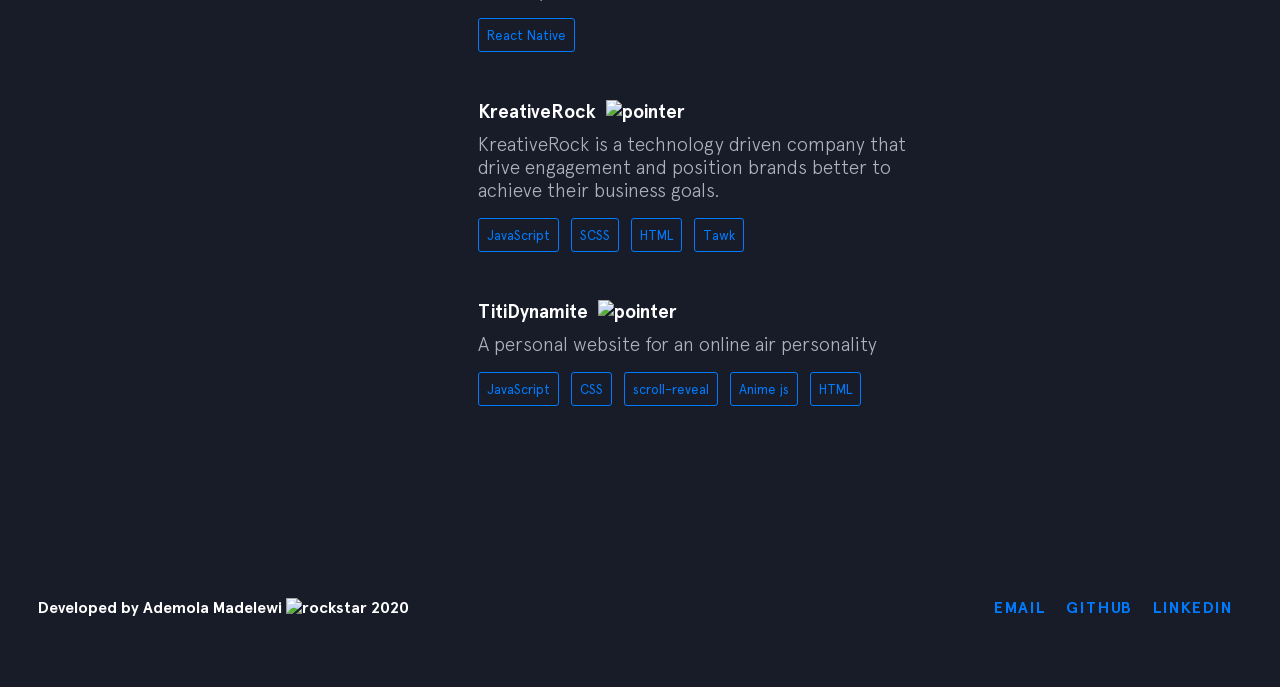
==== commit 267324a5: "Update index.html" ====
--- a/index.html
+++ b/index.html
@@ -172,7 +172,7 @@
               >Elfrique( <a href="https://elfrique.com/">elfrique.com</a>)</span
             >
             web app, working remotely at
-            <span class="important">InkSkill</span>, Currently a Confounder,
+            <span class="important">Dominitech</span>, Currently a Confounder,
             mentor and developer of
             <span class="important"
               >HerTechChoice(
